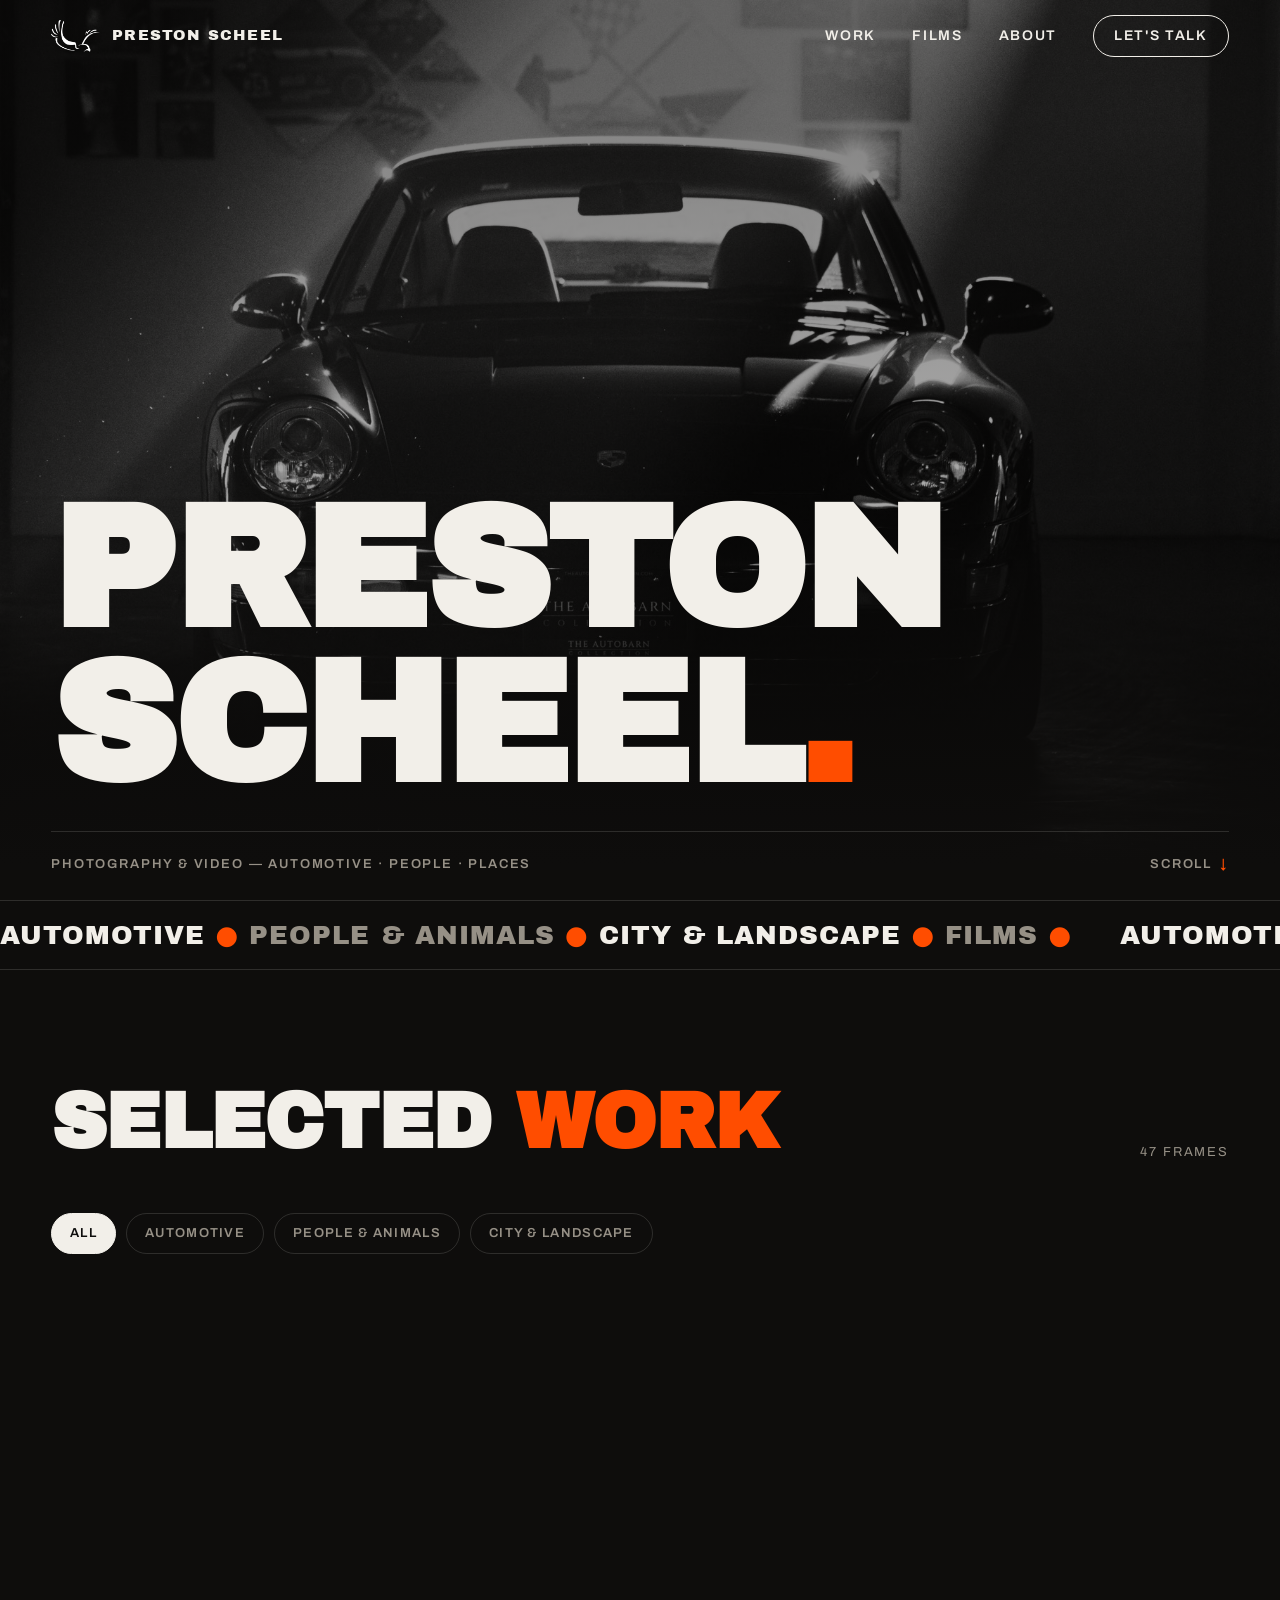
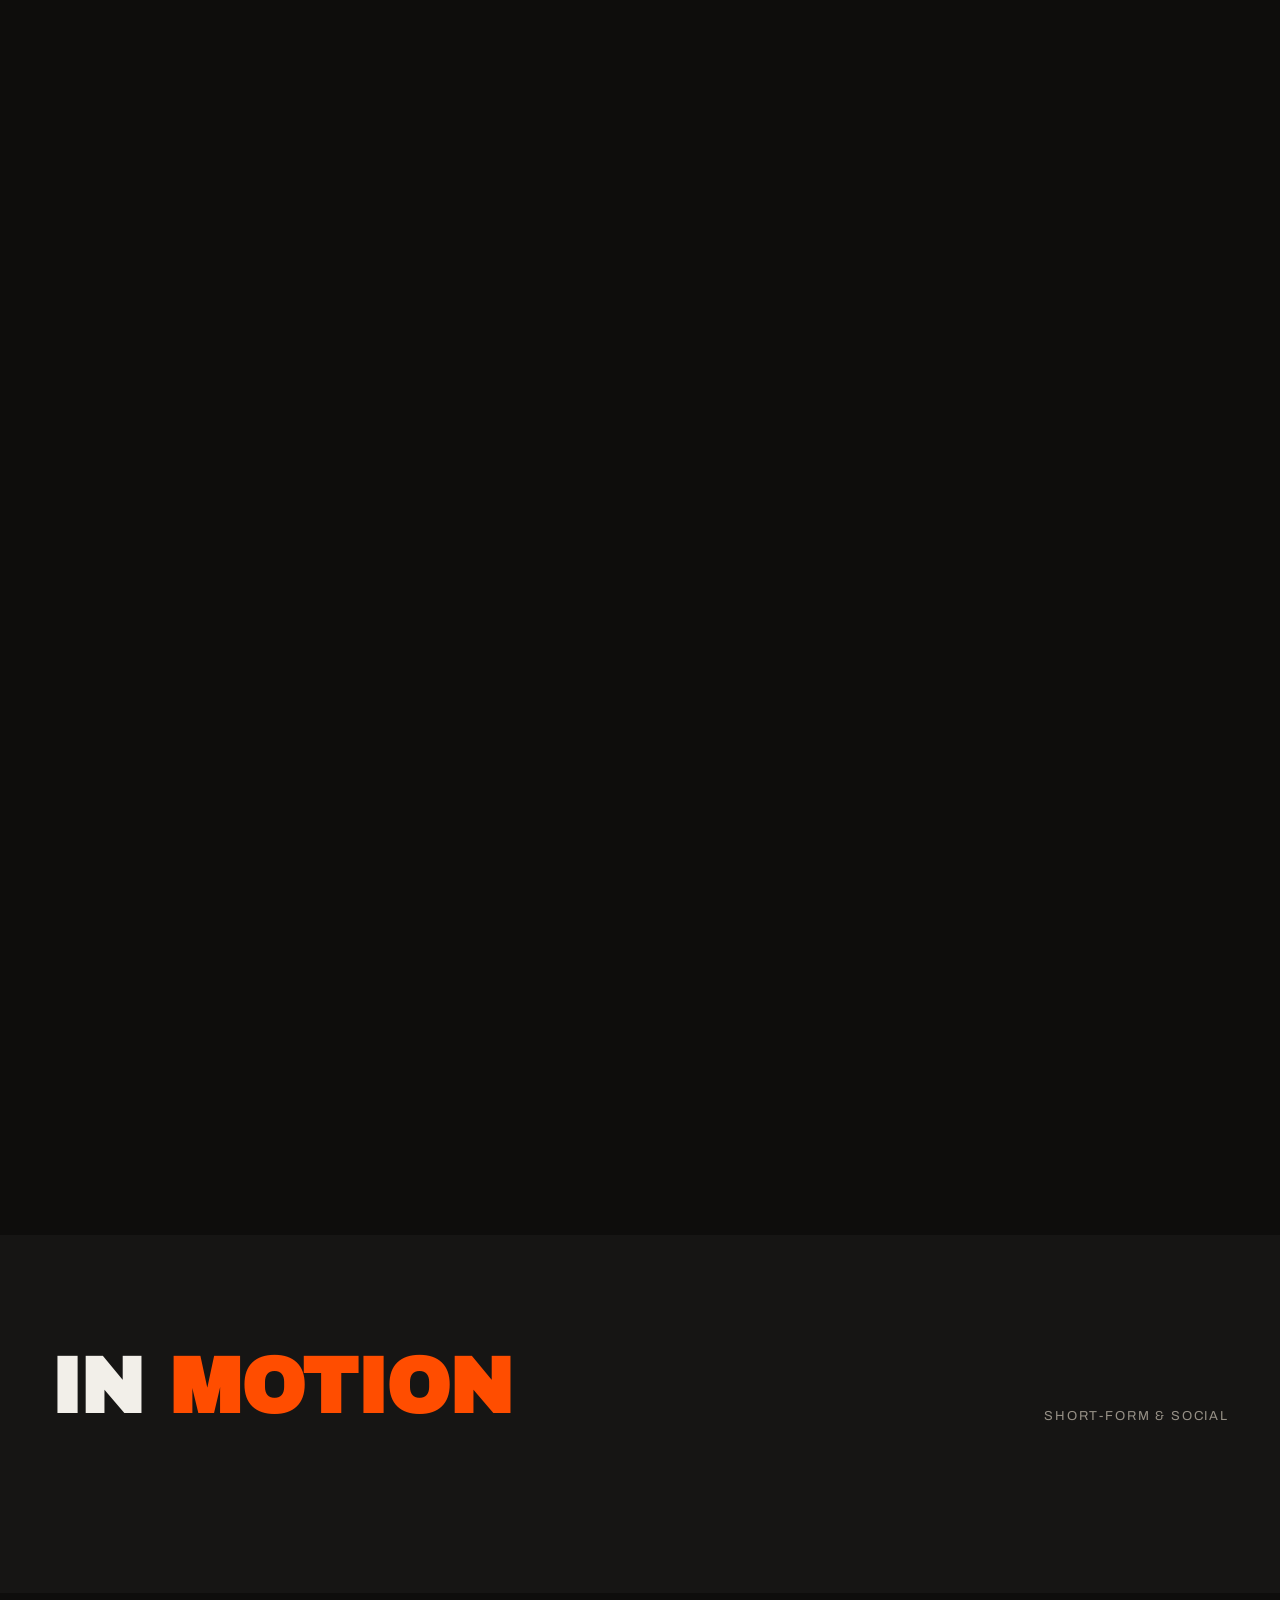
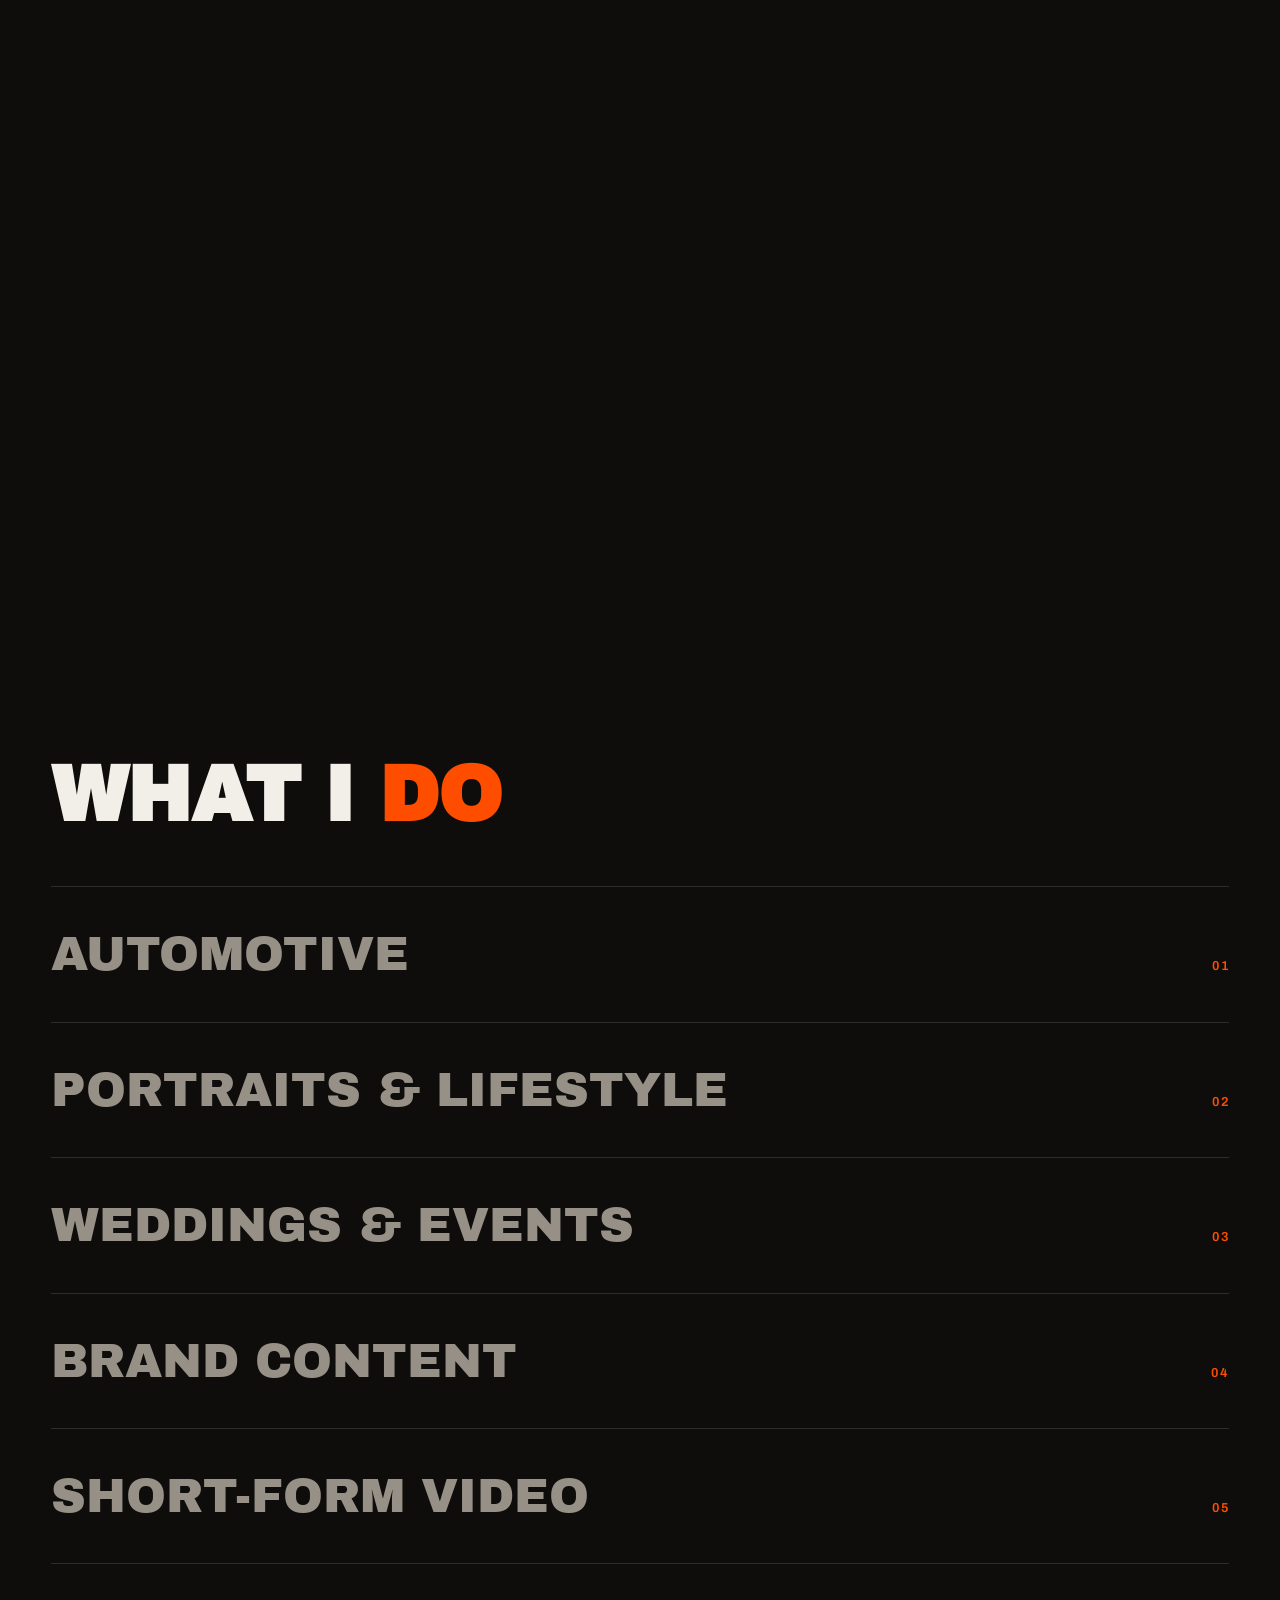
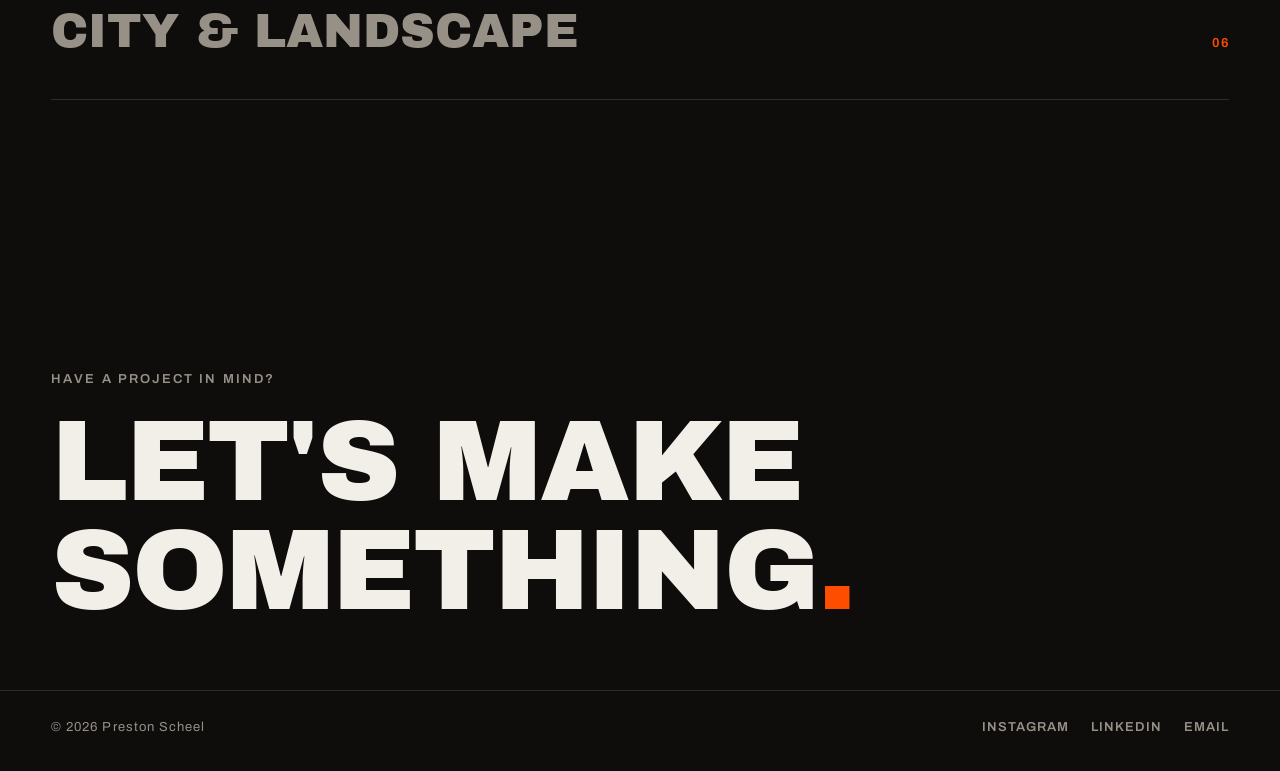
==== index.html @ 3c7cdf7c "Add cursor-reactive liquid warp effect to work-grid thumbnails (WebGL shader)" ====
<!DOCTYPE html>
<html lang="en">
<head>
  <meta charset="UTF-8">
  <meta name="viewport" content="width=device-width, initial-scale=1.0">
  <title>Preston Scheel — Photographer & Videographer</title>
  <meta name="description" content="Portfolio of Preston Scheel — automotive, portrait, and landscape photography and video.">
  <link rel="icon" type="image/png" href="assets/favicon.png">
  <link rel="preconnect" href="https://fonts.googleapis.com">
  <link rel="preconnect" href="https://fonts.gstatic.com" crossorigin>
  <link href="https://fonts.googleapis.com/css2?family=Archivo:wght@400;500;600;700&family=Archivo+Black&display=swap" rel="stylesheet">
  <link rel="stylesheet" href="css/style.css">
  <link rel="preload" as="image" href="assets/img/lg/green-porsche-911-light-1.jpg">
</head>
<body>

  <header class="site-header">
    <a class="brand" href="index.html" aria-label="Preston Scheel — home">
      <img src="assets/eagle-logo.png" alt="" aria-hidden="true">
      <span>Preston Scheel</span>
    </a>
    <button class="nav-toggle" aria-label="Menu"><span></span><span></span><span></span></button>
    <nav class="nav">
      <a href="index.html#work">Work</a>
      <a href="index.html#films">Films</a>
      <a href="about.html">About</a>
      <a href="contact.html" class="cta">Let's Talk</a>
    </nav>
  </header>

  <!-- ================================================================ hero -->
  <section class="hero">
    <div class="hero-media">
      <img src="assets/img/lg/green-porsche-911-light-1.jpg" alt="Porsche 993 lit dramatically in a dark studio" fetchpriority="high">
    </div>
    <div class="hero-inner">
      <h1 class="hero-title">
        <span class="line"><span>Preston</span></span>
        <span class="line"><span>Scheel<span class="accent-dot">.</span></span></span>
      </h1>
      <div class="hero-meta">
        <span data-site="heroTag">Photography &amp; Video</span>
        <span class="scroll-hint">Scroll</span>
      </div>
    </div>
  </section>

  <!-- ============================================================= marquee -->
  <div class="marquee" aria-hidden="true">
    <div class="marquee-track">
      <span><b>Automotive</b> <i>●</i> People &amp; Animals <i>●</i> <b>City &amp; Landscape</b> <i>●</i> Films <i>●</i></span>
      <span><b>Automotive</b> <i>●</i> People &amp; Animals <i>●</i> <b>City &amp; Landscape</b> <i>●</i> Films <i>●</i></span>
    </div>
  </div>

  <!-- ================================================================ work -->
  <section class="section" id="work">
    <div class="section-head">
      <h2>Selected <em>Work</em></h2>
      <span class="count" data-count></span>
    </div>
    <div class="filters" role="group" aria-label="Filter work by category"></div>
    <div class="grid" id="workGrid"></div>
  </section>

  <!-- =============================================================== films -->
  <section class="section films" id="films">
    <div class="section-head">
      <h2>In <em>Motion</em></h2>
      <span class="count">Short-form &amp; social</span>
    </div>
    <div class="film-row" id="filmRow"></div>
  </section>

  <!-- ======================================================== about teaser -->
  <section class="section">
    <div class="about-teaser">
      <div>
        <p class="reveal" data-site="blurb"></p>
        <a class="link-arrow reveal" href="about.html">More about me <span class="arr">→</span></a>
      </div>
      <div class="portrait reveal">
        <img src="assets/img/md/mazda-headshots-0008-preston-scheel.jpg" alt="Preston Scheel headshot" width="960" height="960" loading="lazy" decoding="async">
      </div>
    </div>
  </section>

  <!-- ============================================================ services -->
  <section class="section" id="services">
    <div class="section-head">
      <h2>What I <em>Do</em></h2>
    </div>
    <ul class="services-list">
      <li><span>Automotive</span><span class="idx">01</span></li>
      <li><span>Portraits &amp; Lifestyle</span><span class="idx">02</span></li>
      <li><span>Weddings &amp; Events</span><span class="idx">03</span></li>
      <li><span>Brand Content</span><span class="idx">04</span></li>
      <li><span>Short-Form Video</span><span class="idx">05</span></li>
      <li><span>City &amp; Landscape</span><span class="idx">06</span></li>
    </ul>
  </section>

  <!-- ============================================================== footer -->
  <section class="footer-cta">
    <p class="eyebrow">Have a project in mind?</p>
    <a class="big" href="contact.html">Let's make<br>something<span style="color:var(--accent)">.</span></a>
  </section>
  <footer class="site-footer">
    <span>© <span data-year></span> Preston Scheel</span>
    <div class="socials">
      <a data-site="instagram" href="#" target="_blank" rel="noopener">Instagram</a>
      <a data-site="linkedin" href="#" target="_blank" rel="noopener">LinkedIn</a>
      <a data-site="email" href="#">Email</a>
    </div>
  </footer>

  <!-- ============================================================ lightbox -->
  <div class="lightbox" id="lightbox" role="dialog" aria-label="Image viewer">
    <img src="" alt="">
    <span class="lb-caption"></span>
    <button class="lb-close" aria-label="Close">Close ✕</button>
    <button class="lb-prev" aria-label="Previous image">←</button>
    <button class="lb-next" aria-label="Next image">→</button>
  </div>

  <script src="https://cdn.jsdelivr.net/npm/gsap@3.13.0/dist/gsap.min.js" defer></script>
  <script src="https://cdn.jsdelivr.net/npm/gsap@3.13.0/dist/ScrollTrigger.min.js" defer></script>
  <script src="js/data.js" defer></script>
  <script src="js/main.js" defer></script>
  <script src="js/warp.js" defer></script>
</body>
</html>
---- css/style.css ----
/* ==========================================================================
   PRESTON SCHEEL — PORTFOLIO
   ========================================================================== */

:root {
  --bg: #0e0d0c;
  --bg-2: #161514;
  --ink: #f2efe9;
  --muted: #969086;
  --line: rgba(242, 239, 233, 0.14);
  --accent: #ff4d00;
  --font: "Archivo", system-ui, -apple-system, sans-serif;
  --display: "Archivo Black", "Archivo", system-ui, sans-serif;
  --pad: clamp(20px, 4vw, 56px);
  --header-h: 72px;
}

* { margin: 0; padding: 0; box-sizing: border-box; }

html { scroll-behavior: smooth; }
html:has(.lightbox.open) { overflow: hidden; }

body {
  background: var(--bg);
  color: var(--ink);
  font-family: var(--font);
  font-size: 16px;
  line-height: 1.55;
  -webkit-font-smoothing: antialiased;
  overflow-x: hidden;
}

img, video { display: block; max-width: 100%; height: auto; }
a { color: inherit; text-decoration: none; }
button { font: inherit; color: inherit; background: none; border: 0; cursor: pointer; }

::selection { background: var(--accent); color: #fff; }

/* ------------------------------------------------------------------ header */
.site-header {
  position: fixed;
  inset: 0 0 auto 0;
  z-index: 100;
  display: flex;
  align-items: center;
  justify-content: space-between;
  height: var(--header-h);
  padding: 0 var(--pad);
  transition: background 0.35s ease, backdrop-filter 0.35s ease;
}
.site-header.scrolled {
  background: rgba(14, 13, 12, 0.82);
  -webkit-backdrop-filter: blur(12px);
  backdrop-filter: blur(12px);
  border-bottom: 1px solid var(--line);
}
.brand {
  display: flex;
  align-items: center;
  gap: 12px;
  font-family: var(--display);
  font-size: 15px;
  letter-spacing: 0.08em;
  text-transform: uppercase;
}
.brand img { height: 32px; width: auto; transition: transform 0.4s; }
.brand:hover img { transform: rotate(-6deg); }

.nav { display: flex; align-items: center; gap: clamp(16px, 3vw, 36px); }
.nav a {
  font-size: 14px;
  font-weight: 600;
  letter-spacing: 0.12em;
  text-transform: uppercase;
  position: relative;
  padding: 6px 0;
}
.nav a::after {
  content: "";
  position: absolute;
  left: 0; bottom: 0;
  width: 100%; height: 2px;
  background: var(--accent);
  transform: scaleX(0);
  transform-origin: right;
  transition: transform 0.35s cubic-bezier(0.65, 0, 0.35, 1);
}
.nav a:hover::after, .nav a.active::after { transform: scaleX(1); transform-origin: left; }
.nav .cta {
  border: 1px solid var(--ink);
  border-radius: 999px;
  padding: 9px 20px;
  transition: background 0.3s, color 0.3s, border-color 0.3s;
}
.nav .cta::after { display: none; }
.nav .cta:hover { background: var(--accent); border-color: var(--accent); color: #fff; }

/* mobile nav */
.nav-toggle { display: none; z-index: 110; }
.nav-toggle span {
  display: block; width: 26px; height: 2px; background: var(--ink);
  margin: 6px 0; transition: transform 0.3s, opacity 0.3s;
}
body.nav-open .nav-toggle span:nth-child(1) { transform: translateY(8px) rotate(45deg); }
body.nav-open .nav-toggle span:nth-child(2) { opacity: 0; }
body.nav-open .nav-toggle span:nth-child(3) { transform: translateY(-8px) rotate(-45deg); }

@media (max-width: 760px) {
  .nav-toggle { display: block; }
  .nav {
    position: fixed; inset: 0;
    flex-direction: column;
    justify-content: center;
    gap: 28px;
    background: rgba(14, 13, 12, 0.97);
    opacity: 0;
    pointer-events: none;
    transition: opacity 0.35s ease;
  }
  body.nav-open .nav { opacity: 1; pointer-events: auto; }
  .nav a { font-size: 22px; }
}

/* -------------------------------------------------------------------- hero */
.hero {
  min-height: 100svh;
  display: flex;
  flex-direction: column;
  justify-content: flex-end;
  position: relative;
  padding: calc(var(--header-h) + 24px) var(--pad) 0;
  overflow: hidden;
}
.hero-media {
  position: absolute;
  inset: 0;
  z-index: 0;
}
.hero-media::after {
  content: "";
  position: absolute; inset: 0;
  background: linear-gradient(to top, var(--bg) 4%, rgba(14,13,12,0.35) 45%, rgba(14,13,12,0.55) 100%);
}
.hero-media img {
  width: 100%; height: 100%;
  object-fit: cover;
  object-position: center 40%;
  filter: grayscale(18%);
}
.hero-inner { position: relative; z-index: 1; }
.hero-title {
  font-family: var(--display);
  font-size: clamp(56px, 13.5vw, 220px);
  line-height: 0.9;
  letter-spacing: -0.02em;
  text-transform: uppercase;
  overflow: hidden;
}
.hero-title .line { display: block; overflow: hidden; }
.hero-title .line > span { display: inline-block; will-change: transform; }
.hero-title .accent-dot { color: var(--accent); }
.hero-meta {
  display: flex;
  flex-wrap: wrap;
  align-items: center;
  justify-content: space-between;
  gap: 12px;
  padding: 22px 0 26px;
  border-top: 1px solid var(--line);
  margin-top: 28px;
  font-size: 13px;
  font-weight: 600;
  letter-spacing: 0.14em;
  text-transform: uppercase;
  color: var(--muted);
}
.hero-meta .scroll-hint { display: inline-flex; align-items: center; gap: 8px; }
.hero-meta .scroll-hint::after {
  content: "↓";
  color: var(--accent);
  animation: bob 1.6s ease-in-out infinite;
}
@keyframes bob { 50% { transform: translateY(4px); } }

/* ----------------------------------------------------------------- marquee */
.marquee {
  border-top: 1px solid var(--line);
  border-bottom: 1px solid var(--line);
  overflow: hidden;
  white-space: nowrap;
  padding: 14px 0;
  background: var(--bg);
}
.marquee-track {
  display: inline-flex;
  gap: 48px;
  padding-right: 48px;
  animation: marquee 26s linear infinite;
  will-change: transform;
}
@keyframes marquee { to { transform: translateX(-50%); } }
.marquee span {
  font-family: var(--display);
  font-size: clamp(16px, 2.2vw, 26px);
  text-transform: uppercase;
  letter-spacing: 0.04em;
  color: var(--muted);
}
.marquee span b { color: var(--ink); font-weight: inherit; }
.marquee span i { color: var(--accent); font-style: normal; }

/* ---------------------------------------------------------------- sections */
.section { padding: clamp(64px, 9vw, 130px) var(--pad); }
.section-head {
  display: flex;
  flex-wrap: wrap;
  align-items: flex-end;
  justify-content: space-between;
  gap: 16px;
  margin-bottom: clamp(28px, 4vw, 52px);
}
.section-head h2 {
  font-family: var(--display);
  font-size: clamp(34px, 6vw, 84px);
  line-height: 1;
  text-transform: uppercase;
  letter-spacing: -0.01em;
}
.section-head h2 em { font-style: normal; color: var(--accent); }
.section-head .count {
  font-size: 13px;
  letter-spacing: 0.14em;
  text-transform: uppercase;
  color: var(--muted);
}

/* ----------------------------------------------------------------- filters */
.filters { display: flex; flex-wrap: wrap; gap: 10px; margin-bottom: clamp(24px, 3vw, 40px); }
.filters button {
  border: 1px solid var(--line);
  border-radius: 999px;
  padding: 9px 18px;
  font-size: 13px;
  font-weight: 600;
  letter-spacing: 0.1em;
  text-transform: uppercase;
  color: var(--muted);
  transition: color 0.25s, border-color 0.25s, background 0.25s;
}
.filters button:hover { color: var(--ink); border-color: var(--ink); }
.filters button.active { background: var(--ink); border-color: var(--ink); color: var(--bg); }

/* -------------------------------------------------------------------- grid */
.grid { columns: 3 320px; column-gap: 18px; }
.grid figure {
  break-inside: avoid;
  margin: 0 0 18px;
  position: relative;
  overflow: hidden;
  border-radius: 4px;
  background: var(--bg-2);
  cursor: zoom-in;
}
.grid img {
  width: 100%;
  height: auto;
  transition: transform 0.7s cubic-bezier(0.22, 1, 0.36, 1), filter 0.5s ease;
}
.grid figure:hover img { transform: scale(1.045); }
/* while the WebGL warp canvas covers a figure, the shader does the zoom */
.grid figure.warp-on img { transform: none !important; transition: none; }
.warp-canvas {
  position: absolute;
  inset: 0;
  width: 100%;
  height: 100%;
  z-index: 1;
  pointer-events: none;
}
.grid figcaption {
  z-index: 2;
  position: absolute;
  inset: auto 0 0 0;
  padding: 40px 16px 14px;
  background: linear-gradient(to top, rgba(0,0,0,0.72), transparent);
  display: flex;
  align-items: baseline;
  justify-content: space-between;
  gap: 10px;
  opacity: 0;
  transform: translateY(8px);
  transition: opacity 0.35s ease, transform 0.35s ease;
}
.grid figure:hover figcaption { opacity: 1; transform: none; }
.grid figcaption .t { font-weight: 700; font-size: 15px; }
.grid figcaption .c { font-size: 11px; letter-spacing: 0.12em; text-transform: uppercase; color: var(--accent); white-space: nowrap; }
@media (hover: none) {
  .grid figcaption { opacity: 1; transform: none; }
}

/* ------------------------------------------------------------------- films */
.films { background: var(--bg-2); }
.film-row {
  display: grid;
  grid-template-columns: repeat(auto-fit, minmax(260px, 1fr));
  gap: 24px;
  max-width: 900px;
}
.film {
  position: relative;
  border-radius: 6px;
  overflow: hidden;
  background: #000;
  aspect-ratio: 9 / 16;
}
.film img, .film video { width: 100%; height: 100%; object-fit: cover; }
.film .play {
  position: absolute; inset: 0;
  display: flex;
  flex-direction: column;
  align-items: center;
  justify-content: center;
  gap: 14px;
  background: rgba(0, 0, 0, 0.35);
  transition: background 0.3s;
}
.film .play:hover { background: rgba(0, 0, 0, 0.15); }
.film .play .btn-circle {
  width: 74px; height: 74px;
  border-radius: 50%;
  background: var(--accent);
  display: grid;
  place-items: center;
  transition: transform 0.3s cubic-bezier(0.34, 1.56, 0.64, 1);
}
.film .play:hover .btn-circle { transform: scale(1.12); }
.film .play .btn-circle::after {
  content: "";
  border-style: solid;
  border-width: 11px 0 11px 18px;
  border-color: transparent transparent transparent #fff;
  margin-left: 4px;
}
.film .play .label {
  font-family: var(--display);
  font-size: 16px;
  text-transform: uppercase;
  letter-spacing: 0.05em;
  text-shadow: 0 2px 12px rgba(0,0,0,0.6);
}
.film .play .sub { font-size: 12px; letter-spacing: 0.12em; text-transform: uppercase; color: rgba(255,255,255,0.75); }

/* ------------------------------------------------------------- about teaser */
.about-teaser { display: grid; grid-template-columns: 1.1fr 0.9fr; gap: clamp(32px, 6vw, 90px); align-items: center; }
.about-teaser p {
  font-size: clamp(20px, 2.6vw, 34px);
  line-height: 1.35;
  font-weight: 500;
  letter-spacing: -0.01em;
}
.about-teaser .portrait { border-radius: 6px; overflow: hidden; max-width: 420px; justify-self: end; }
.about-teaser .portrait img { transition: transform 0.8s cubic-bezier(0.22, 1, 0.36, 1); }
.about-teaser .portrait:hover img { transform: scale(1.04); }
@media (max-width: 820px) {
  .about-teaser { grid-template-columns: 1fr; }
  .about-teaser .portrait { justify-self: start; }
}

.link-arrow {
  display: inline-flex;
  align-items: center;
  gap: 10px;
  margin-top: 26px;
  font-size: 14px;
  font-weight: 700;
  letter-spacing: 0.14em;
  text-transform: uppercase;
}
.link-arrow .arr { color: var(--accent); transition: transform 0.3s; }
.link-arrow:hover .arr { transform: translateX(6px); }

/* ---------------------------------------------------------------- services */
.services-list { border-top: 1px solid var(--line); }
.services-list li {
  list-style: none;
  display: flex;
  align-items: baseline;
  justify-content: space-between;
  gap: 16px;
  padding: clamp(18px, 2.6vw, 30px) 0;
  border-bottom: 1px solid var(--line);
  font-family: var(--display);
  font-size: clamp(22px, 4vw, 48px);
  text-transform: uppercase;
  color: var(--muted);
  transition: color 0.3s, padding-left 0.35s cubic-bezier(0.22, 1, 0.36, 1);
}
.services-list li:hover { color: var(--ink); padding-left: 18px; }
.services-list li .idx { font-family: var(--font); font-size: 13px; font-weight: 600; color: var(--accent); letter-spacing: 0.1em; }

/* ------------------------------------------------------------------ footer */
.footer-cta {
  padding: clamp(80px, 12vw, 170px) var(--pad) clamp(40px, 5vw, 70px);
  text-align: left;
}
.footer-cta .eyebrow {
  font-size: 13px; font-weight: 600;
  letter-spacing: 0.16em; text-transform: uppercase;
  color: var(--muted); margin-bottom: 18px;
}
.footer-cta a.big {
  display: block;
  font-family: var(--display);
  font-size: clamp(38px, 9vw, 150px);
  line-height: 0.95;
  text-transform: uppercase;
  letter-spacing: -0.02em;
  transition: color 0.3s;
}
.footer-cta a.big:hover { color: var(--accent); }
.site-footer {
  display: flex;
  flex-wrap: wrap;
  align-items: center;
  justify-content: space-between;
  gap: 14px;
  padding: 26px var(--pad) 34px;
  border-top: 1px solid var(--line);
  font-size: 13px;
  letter-spacing: 0.08em;
  color: var(--muted);
}
.site-footer .socials { display: flex; gap: 22px; }
.site-footer .socials a { text-transform: uppercase; font-weight: 600; transition: color 0.25s; }
.site-footer .socials a:hover { color: var(--accent); }

/* ---------------------------------------------------------------- lightbox */
.lightbox {
  position: fixed; inset: 0; z-index: 200;
  background: rgba(10, 9, 8, 0.96);
  display: flex;
  align-items: center;
  justify-content: center;
  opacity: 0;
  pointer-events: none;
  transition: opacity 0.3s ease;
}
.lightbox.open { opacity: 1; pointer-events: auto; }
.lightbox img {
  max-width: min(92vw, 1400px);
  max-height: 82vh;
  object-fit: contain;
  border-radius: 4px;
}
.lightbox .lb-caption {
  position: absolute;
  bottom: 26px; left: 50%;
  transform: translateX(-50%);
  font-size: 14px;
  letter-spacing: 0.08em;
  color: var(--muted);
  text-transform: uppercase;
  white-space: nowrap;
}
.lightbox button {
  position: absolute;
  font-size: 15px;
  font-weight: 700;
  letter-spacing: 0.1em;
  text-transform: uppercase;
  padding: 12px;
  color: var(--muted);
  transition: color 0.25s;
  z-index: 2;
}
.lightbox button:hover { color: var(--ink); }
.lb-close { top: 18px; right: var(--pad); }
.lb-prev { left: var(--pad); top: 50%; transform: translateY(-50%); }
.lb-next { right: var(--pad); top: 50%; transform: translateY(-50%); }
@media (max-width: 700px) {
  .lb-prev { top: auto; bottom: 60px; transform: none; }
  .lb-next { top: auto; bottom: 60px; transform: none; }
  .lightbox .lb-caption { bottom: 110px; }
}

/* ------------------------------------------------------------- inner pages */
.page-hero {
  padding: calc(var(--header-h) + clamp(48px, 8vw, 110px)) var(--pad) clamp(30px, 5vw, 60px);
}
.page-hero h1 {
  font-family: var(--display);
  font-size: clamp(44px, 10vw, 150px);
  line-height: 0.95;
  text-transform: uppercase;
  letter-spacing: -0.02em;
}
.page-hero h1 em { font-style: normal; color: var(--accent); }
.page-hero .sub {
  margin-top: 18px;
  font-size: 14px;
  font-weight: 600;
  letter-spacing: 0.14em;
  text-transform: uppercase;
  color: var(--muted);
}

.about-layout {
  display: grid;
  grid-template-columns: minmax(280px, 460px) 1fr;
  gap: clamp(32px, 6vw, 90px);
  align-items: start;
}
.about-layout .portrait { border-radius: 6px; overflow: hidden; position: sticky; top: calc(var(--header-h) + 20px); }
.about-copy p { font-size: clamp(17px, 1.6vw, 21px); color: var(--ink); margin-bottom: 1.2em; }
.about-copy h3 {
  font-family: var(--display);
  text-transform: uppercase;
  font-size: 15px;
  letter-spacing: 0.1em;
  color: var(--accent);
  margin: 2.2em 0 0.9em;
}
@media (max-width: 820px) {
  .about-layout { grid-template-columns: 1fr; }
  .about-layout .portrait { position: static; max-width: 420px; }
}

/* ----------------------------------------------------------------- contact */
.contact-grid {
  display: grid;
  grid-template-columns: repeat(auto-fit, minmax(240px, 1fr));
  gap: 18px;
}
.contact-card {
  border: 1px solid var(--line);
  border-radius: 6px;
  padding: clamp(24px, 3vw, 40px);
  display: flex;
  flex-direction: column;
  gap: 10px;
  transition: border-color 0.3s, transform 0.3s;
}
.contact-card:hover { border-color: var(--accent); transform: translateY(-4px); }
.contact-card .k {
  font-size: 12px; font-weight: 600;
  letter-spacing: 0.16em; text-transform: uppercase;
  color: var(--muted);
}
.contact-card .v { font-family: var(--display); font-size: clamp(17px, 1.8vw, 24px); word-break: break-word; }

/* --------------------------------------------------------------- reveal fx */
.reveal { opacity: 0; transform: translateY(36px); }
.no-js .reveal, .reduced-motion .reveal { opacity: 1; transform: none; }

@media (prefers-reduced-motion: reduce) {
  html { scroll-behavior: auto; }
  .marquee-track { animation-duration: 80s; }
  .reveal { opacity: 1; transform: none; }
}
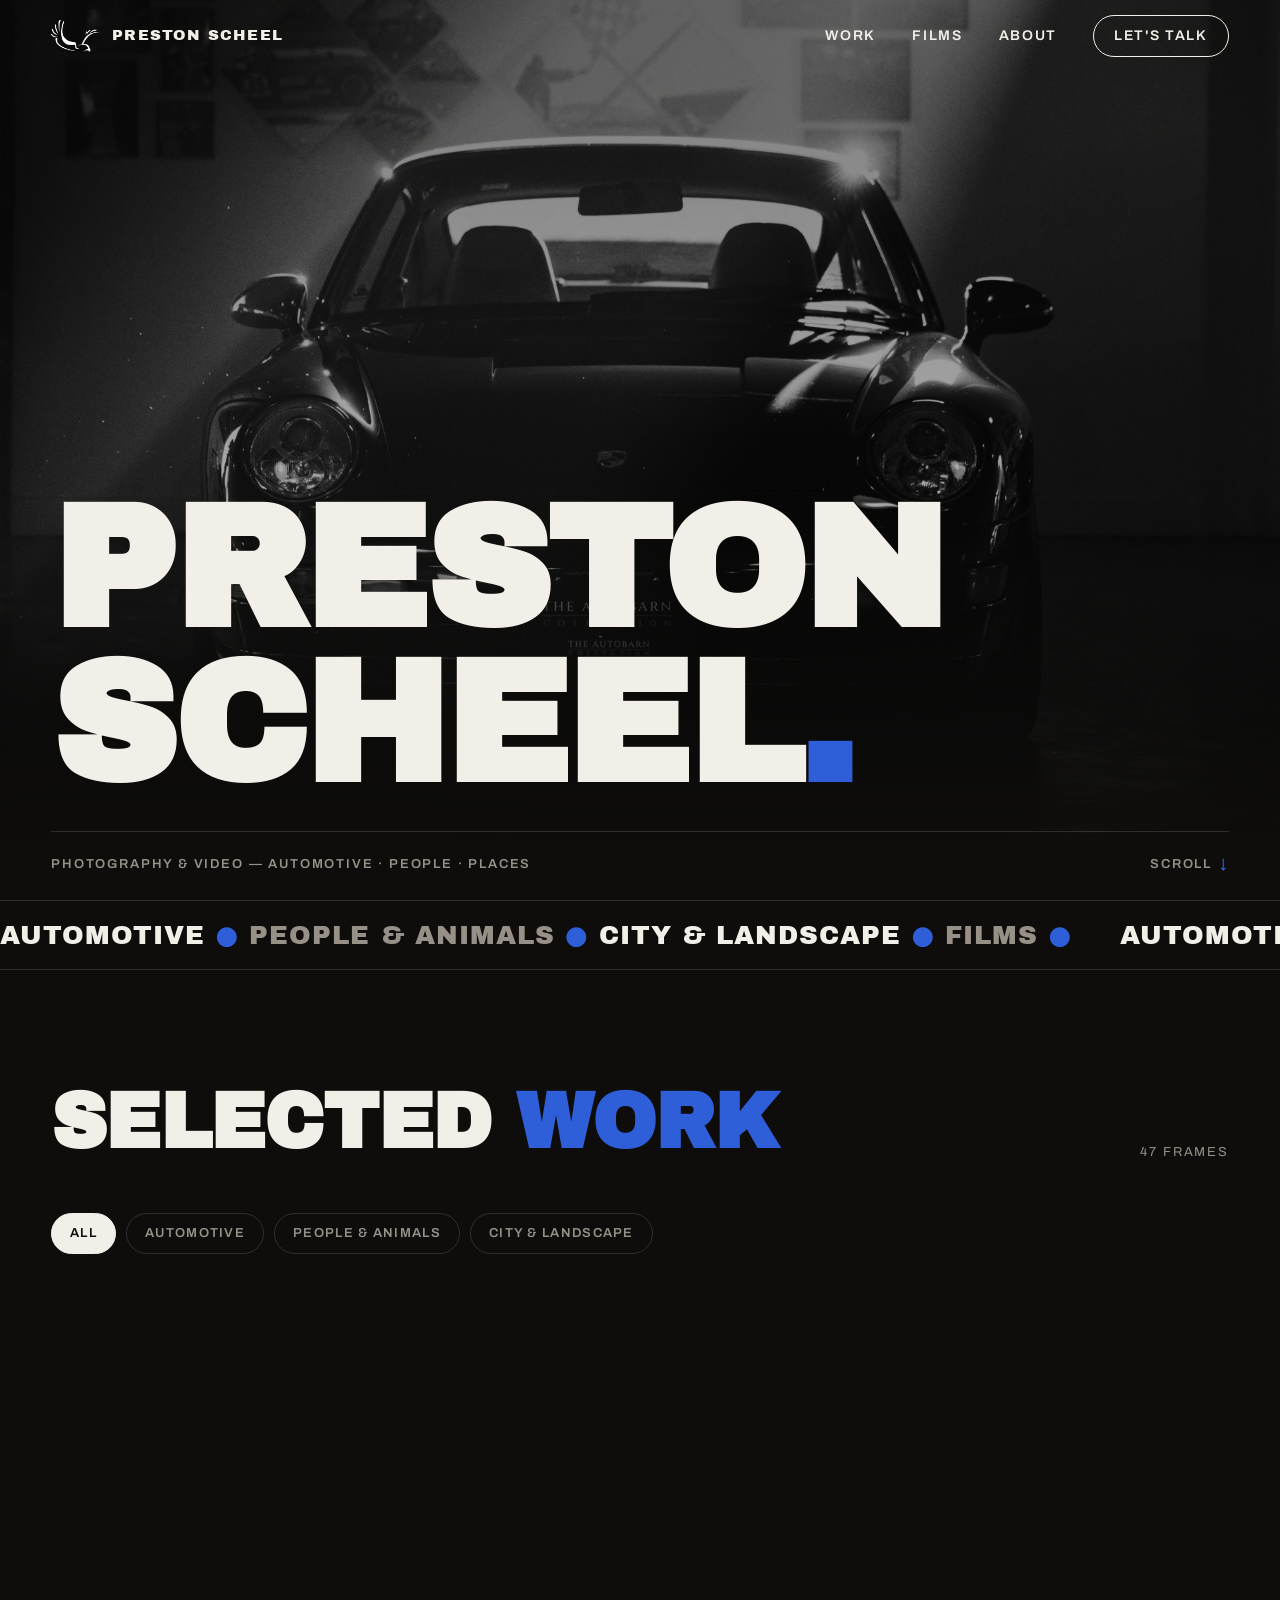
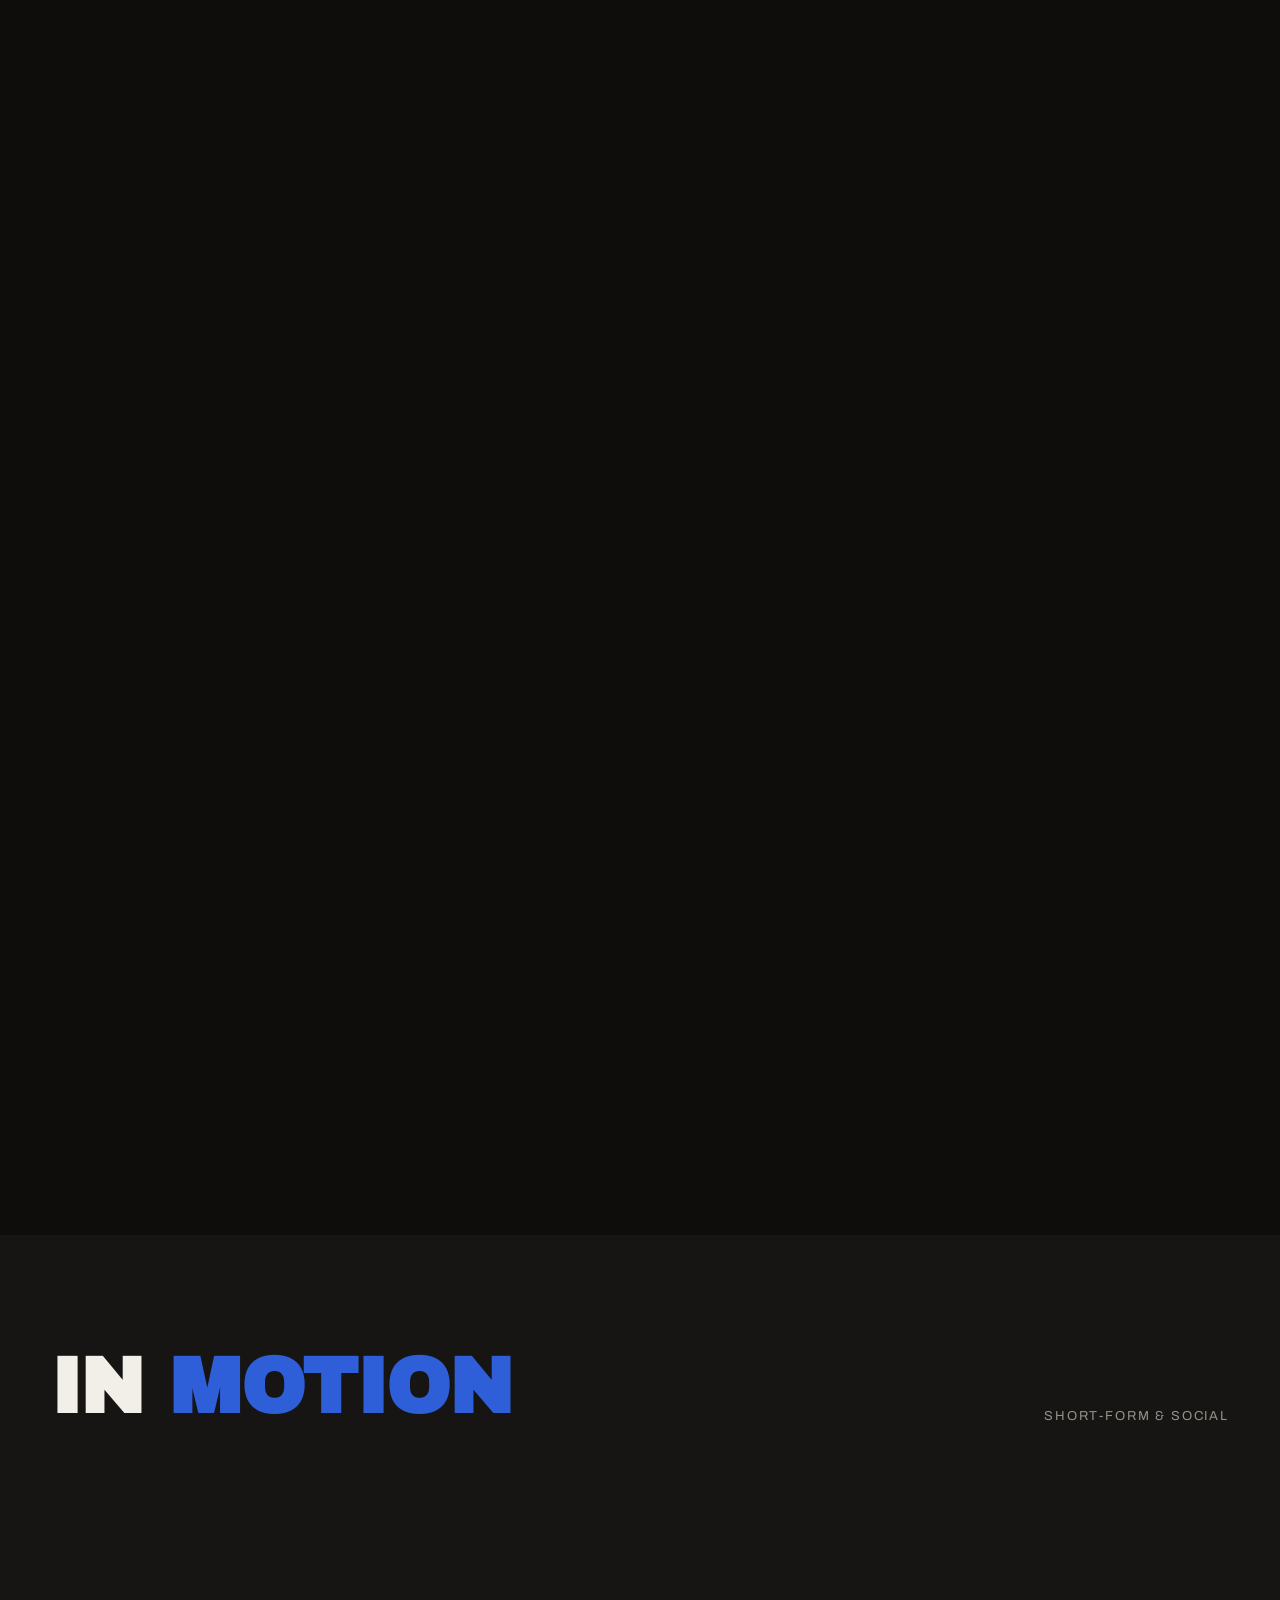
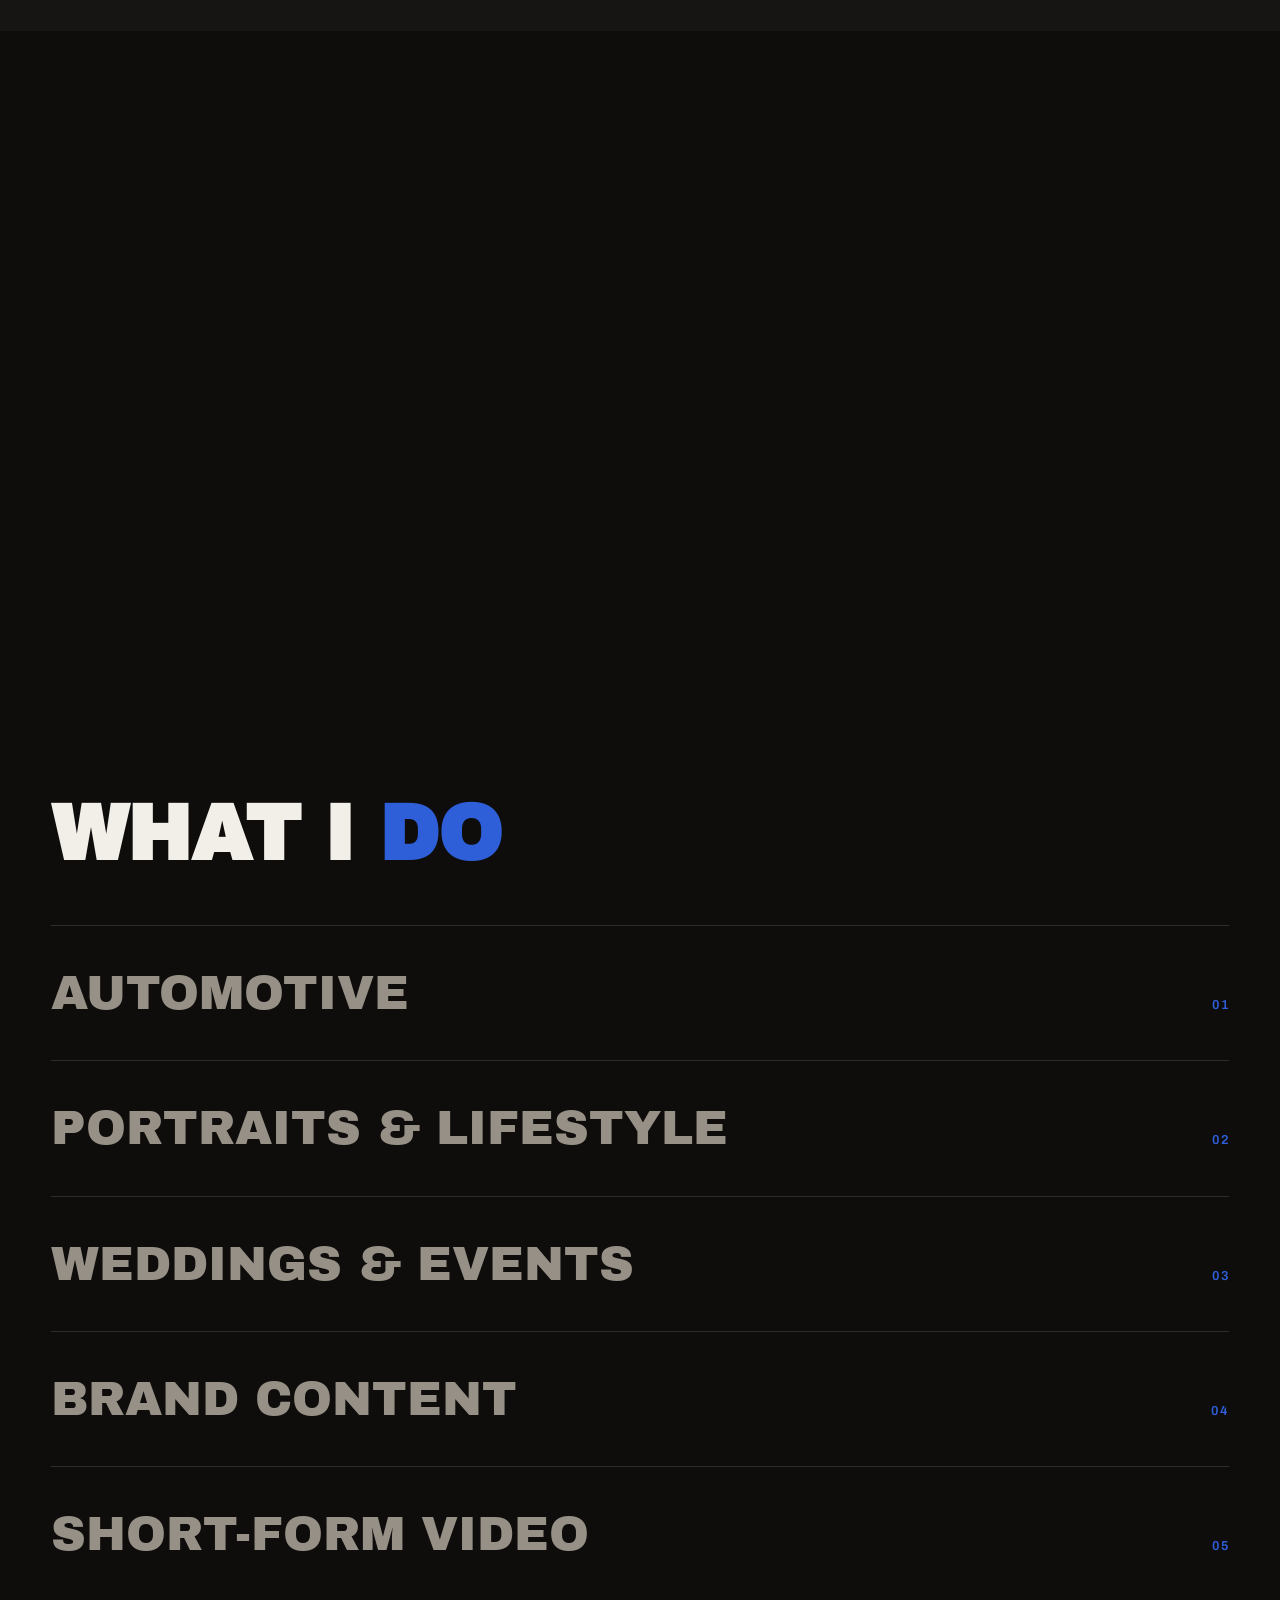
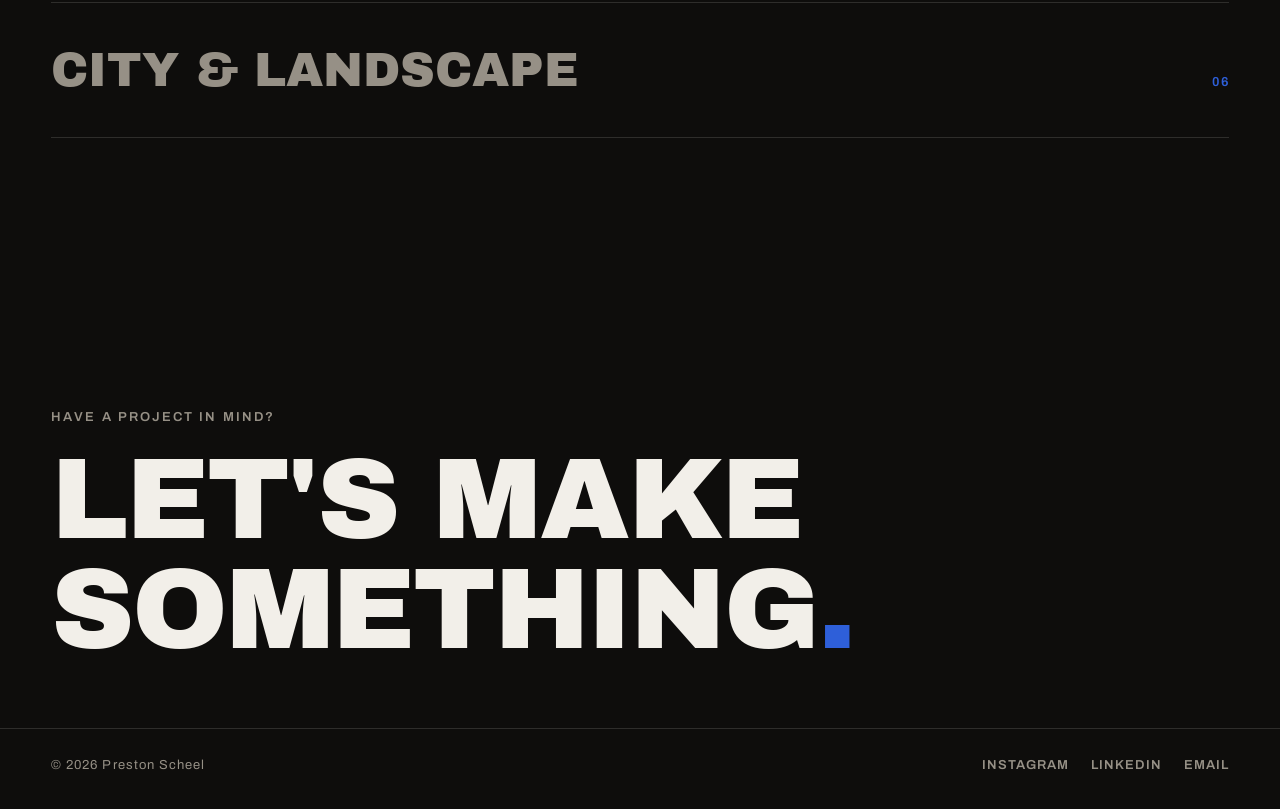
==== commit ce7602ce: "Add YouTube films with category filters to Films section Adds a Customer Experiences / Automotive fi" ====
--- a/index.html
+++ b/index.html
@@ -9,7 +9,7 @@
   <link rel="preconnect" href="https://fonts.googleapis.com">
   <link rel="preconnect" href="https://fonts.gstatic.com" crossorigin>
   <link href="https://fonts.googleapis.com/css2?family=Archivo:wght@400;500;600;700&family=Archivo+Black&display=swap" rel="stylesheet">
-  <link rel="stylesheet" href="css/style.css">
+  <link rel="stylesheet" href="css/style.css?v=3">
   <link rel="preload" as="image" href="assets/img/lg/green-porsche-911-light-1.jpg">
 </head>
 <body>
@@ -69,6 +69,7 @@
       <h2>In <em>Motion</em></h2>
       <span class="count">Short-form &amp; social</span>
     </div>
+    <div class="filters film-filters" role="group" aria-label="Filter films by category"></div>
     <div class="film-row" id="filmRow"></div>
   </section>
 
@@ -125,8 +126,8 @@
 
   <script src="https://cdn.jsdelivr.net/npm/gsap@3.13.0/dist/gsap.min.js" defer></script>
   <script src="https://cdn.jsdelivr.net/npm/gsap@3.13.0/dist/ScrollTrigger.min.js" defer></script>
-  <script src="js/data.js" defer></script>
-  <script src="js/main.js" defer></script>
-  <script src="js/warp.js" defer></script>
+  <script src="js/data.js?v=3" defer></script>
+  <script src="js/main.js?v=3" defer></script>
+  <script src="js/warp.js?v=2" defer></script>
 </body>
 </html>
--- a/css/style.css
+++ b/css/style.css
@@ -8,7 +8,7 @@
   --ink: #f2efe9;
   --muted: #969086;
   --line: rgba(242, 239, 233, 0.14);
-  --accent: #ff4d00;
+  --accent: #2e5fd9;
   --font: "Archivo", system-ui, -apple-system, sans-serif;
   --display: "Archivo Black", "Archivo", system-ui, sans-serif;
   --pad: clamp(20px, 4vw, 56px);
@@ -313,7 +313,9 @@
   background: #000;
   aspect-ratio: 9 / 16;
 }
+.film.landscape { aspect-ratio: 16 / 9; }
 .film img, .film video { width: 100%; height: 100%; object-fit: cover; }
+.film iframe { width: 100%; height: 100%; border: 0; }
 .film .play {
   position: absolute; inset: 0;
   display: flex;
@@ -445,7 +447,7 @@
   pointer-events: none;
   transition: opacity 0.3s ease;
 }
-.lightbox.open { opacity: 1; pointer-events: auto; }
+.lightbox.open { opacity: 1; pointer-events: auto; touch-action: none; }
 .lightbox img {
   max-width: min(92vw, 1400px);
   max-height: 82vh;
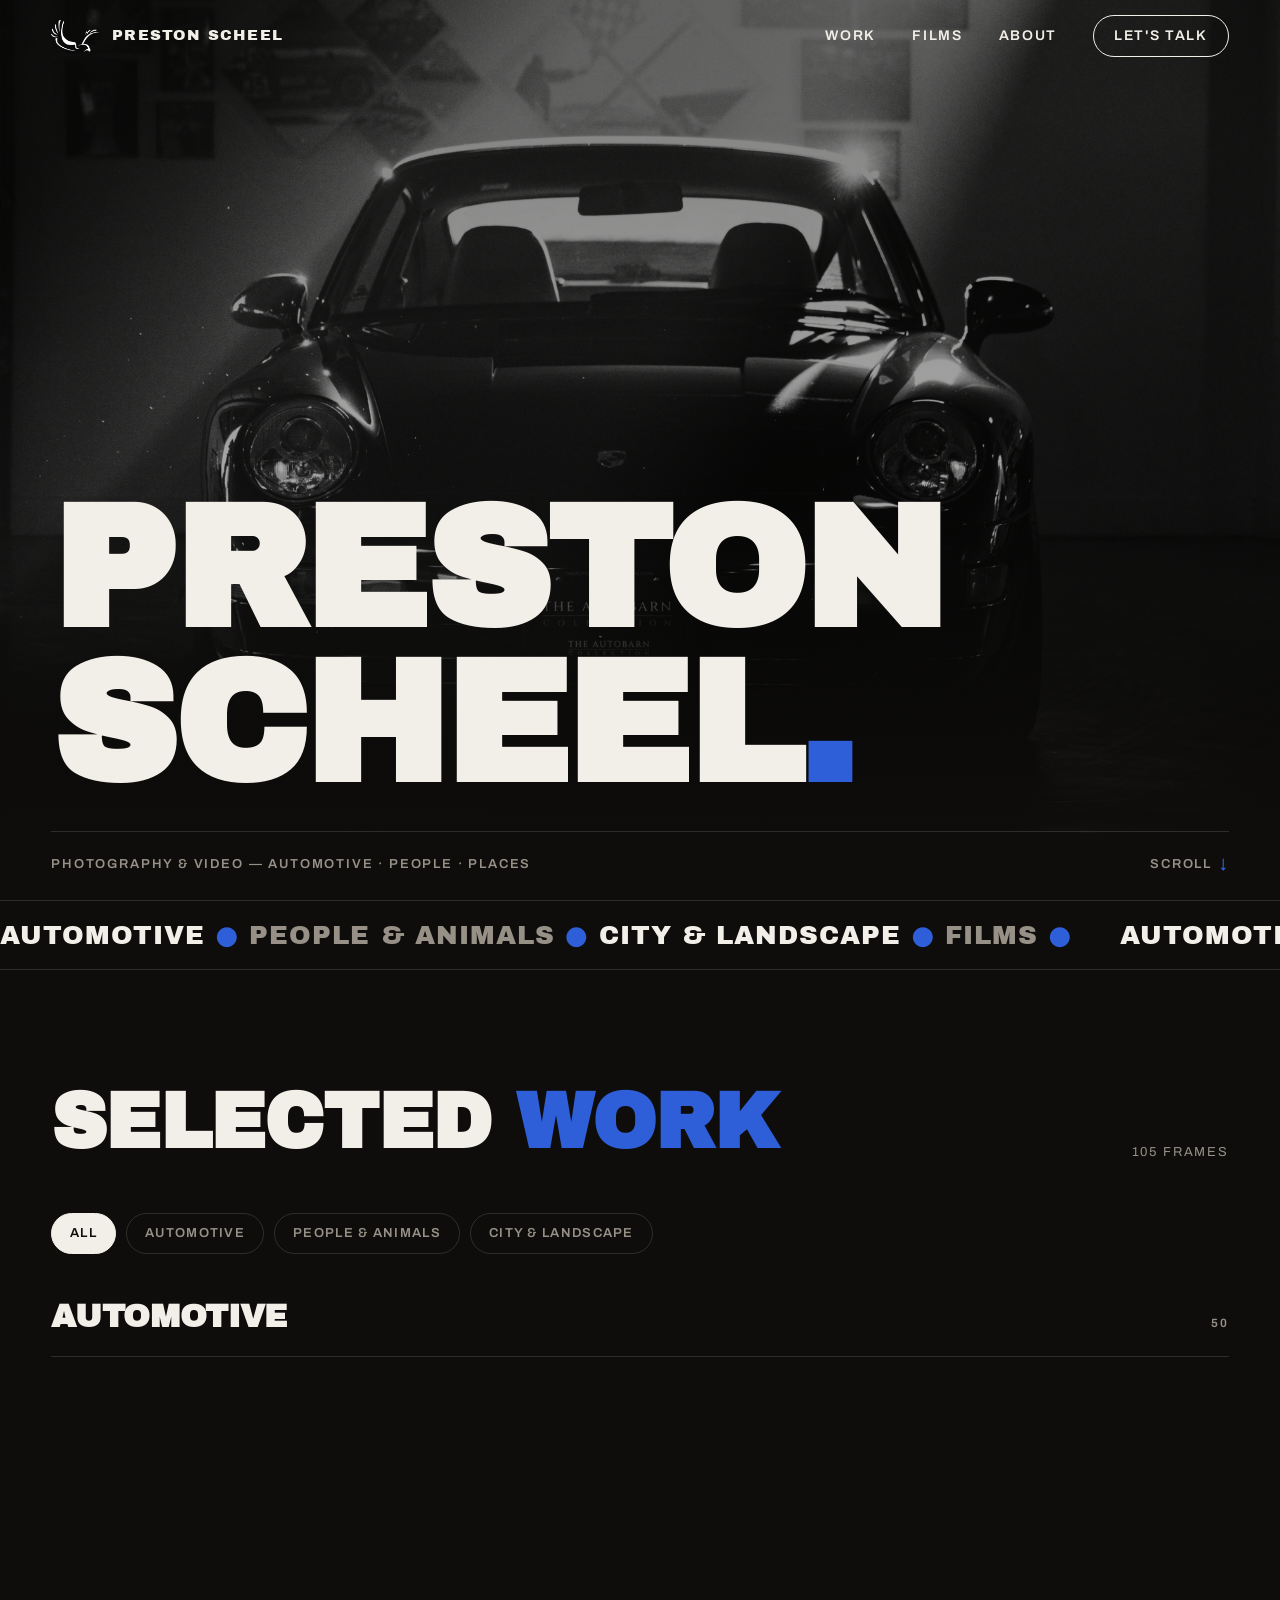
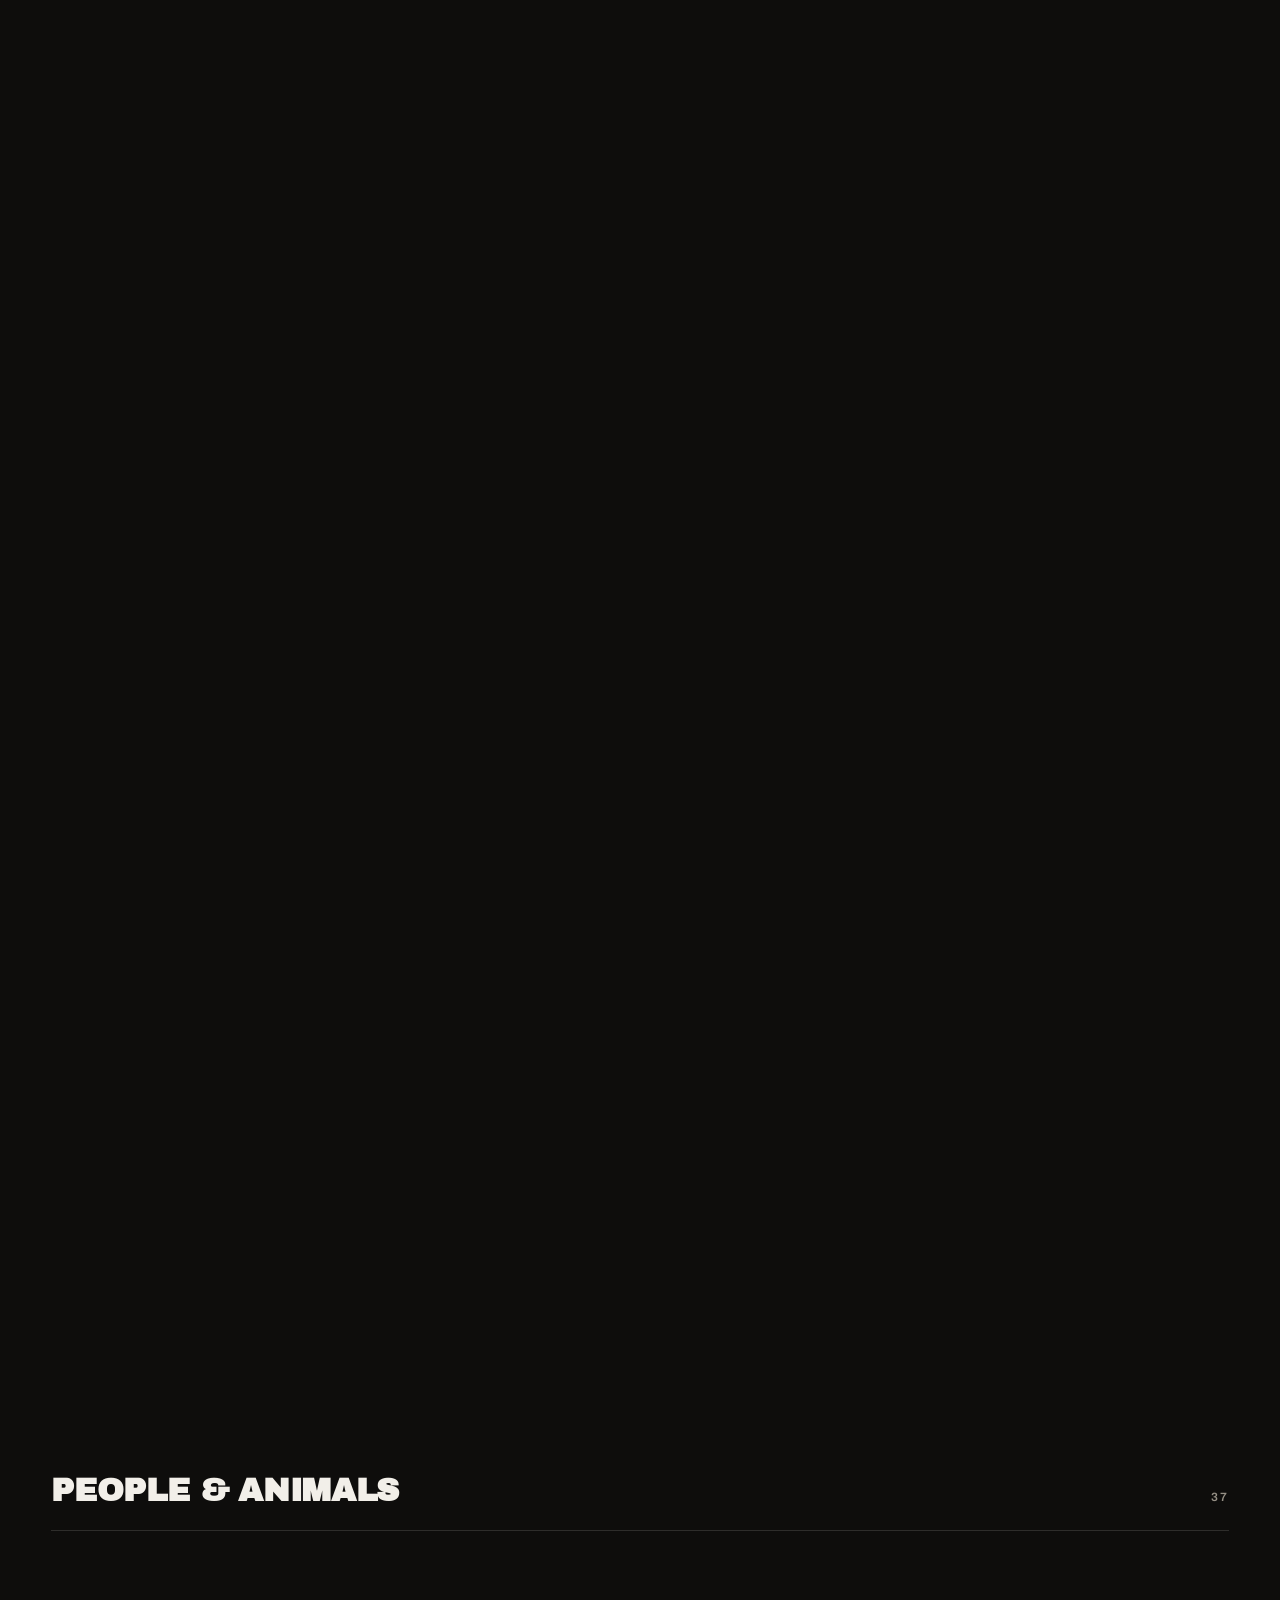
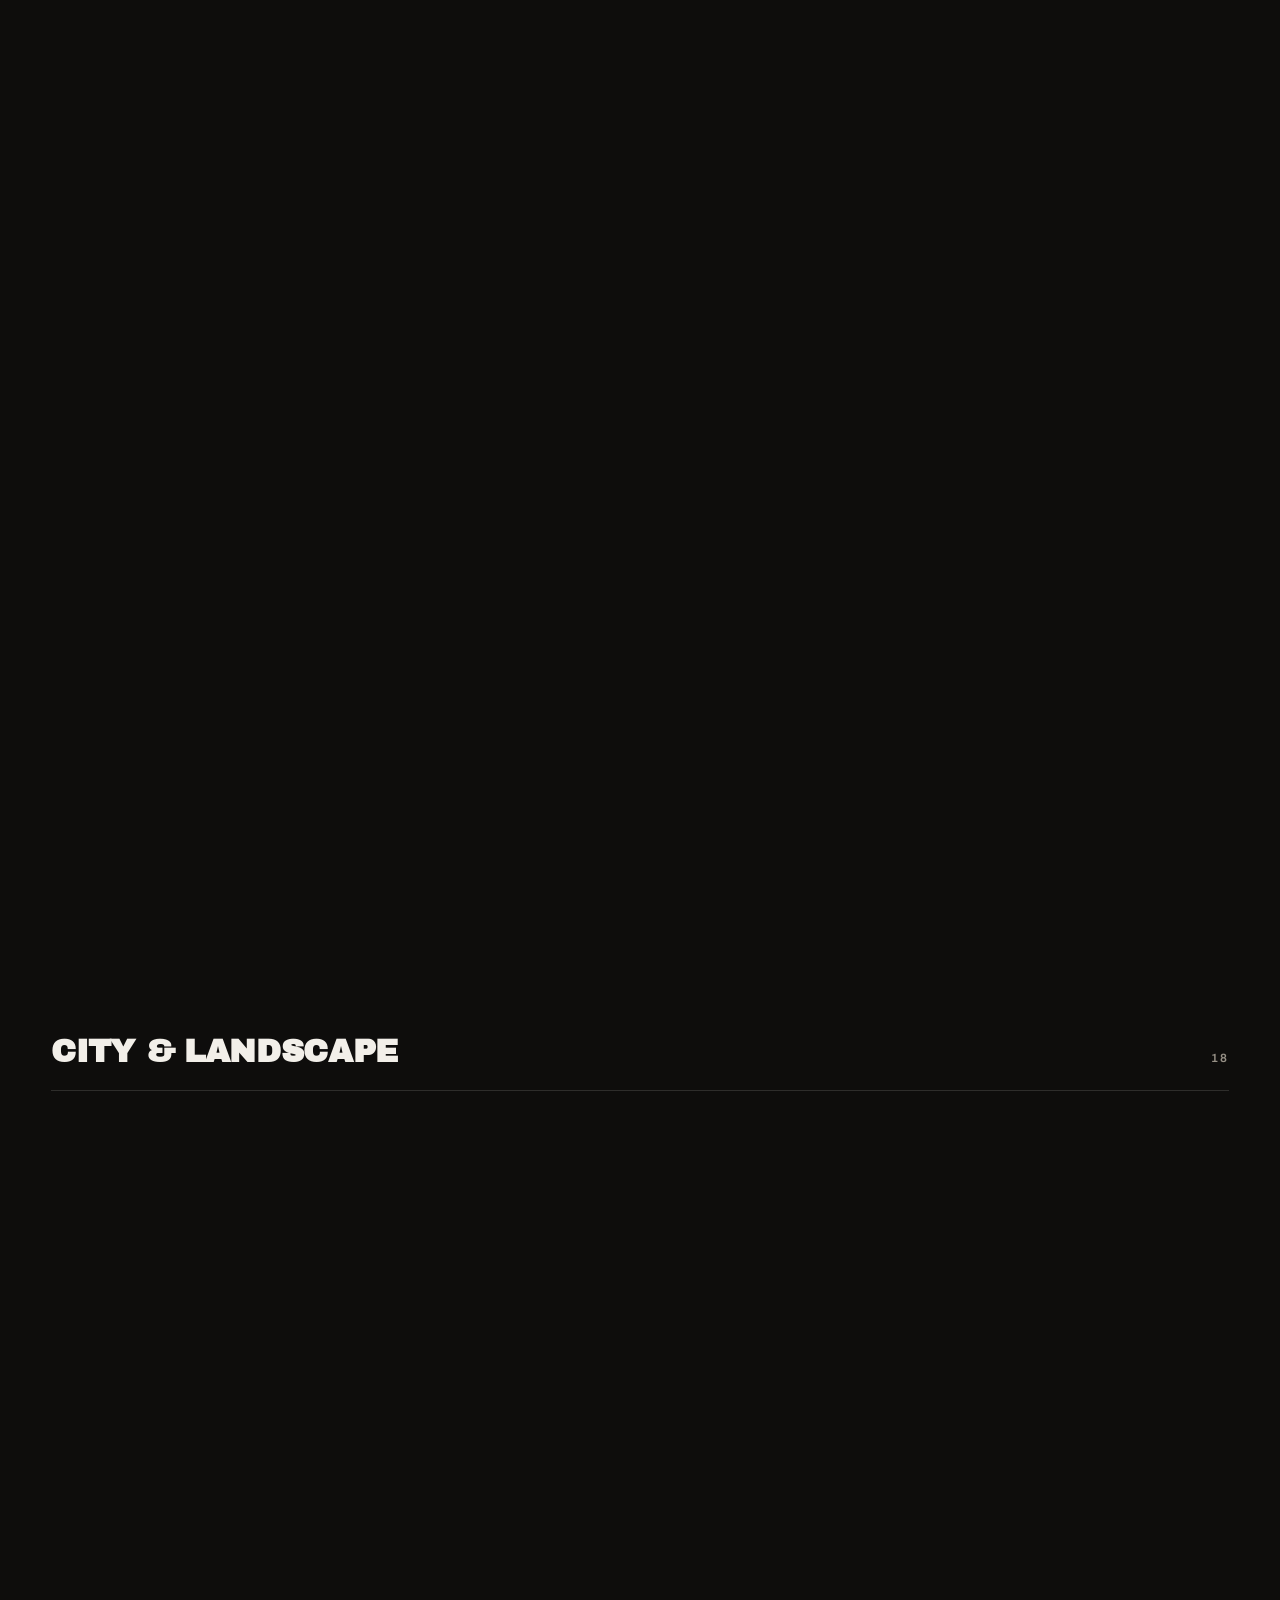
==== commit b0021a0a: "Group homepage work grid by category by default Shows Automotive, People & Animals, and City & Lands" ====
--- a/index.html
+++ b/index.html
@@ -60,7 +60,7 @@
       <span class="count" data-count></span>
     </div>
     <div class="filters" role="group" aria-label="Filter work by category"></div>
-    <div class="grid" id="workGrid"></div>
+    <div id="workGrid"></div>
   </section>
 
   <!-- =============================================================== films -->
--- a/css/style.css
+++ b/css/style.css
@@ -251,6 +251,28 @@
 .filters button.active { background: var(--ink); border-color: var(--ink); color: var(--bg); }
 
 /* -------------------------------------------------------------------- grid */
+.grid-group { margin-bottom: clamp(40px, 6vw, 72px); }
+.grid-group:last-child { margin-bottom: 0; }
+.grid-cat-heading {
+  display: flex;
+  align-items: baseline;
+  justify-content: space-between;
+  gap: 12px;
+  font-family: var(--display);
+  font-size: clamp(20px, 2.6vw, 32px);
+  text-transform: uppercase;
+  letter-spacing: -0.01em;
+  padding-bottom: 14px;
+  margin-bottom: 22px;
+  border-bottom: 1px solid var(--line);
+}
+.grid-cat-heading .n {
+  font-family: var(--font);
+  font-size: 12px;
+  font-weight: 600;
+  letter-spacing: 0.14em;
+  color: var(--muted);
+}
 .grid { columns: 3 320px; column-gap: 18px; }
 .grid figure {
   break-inside: avoid;
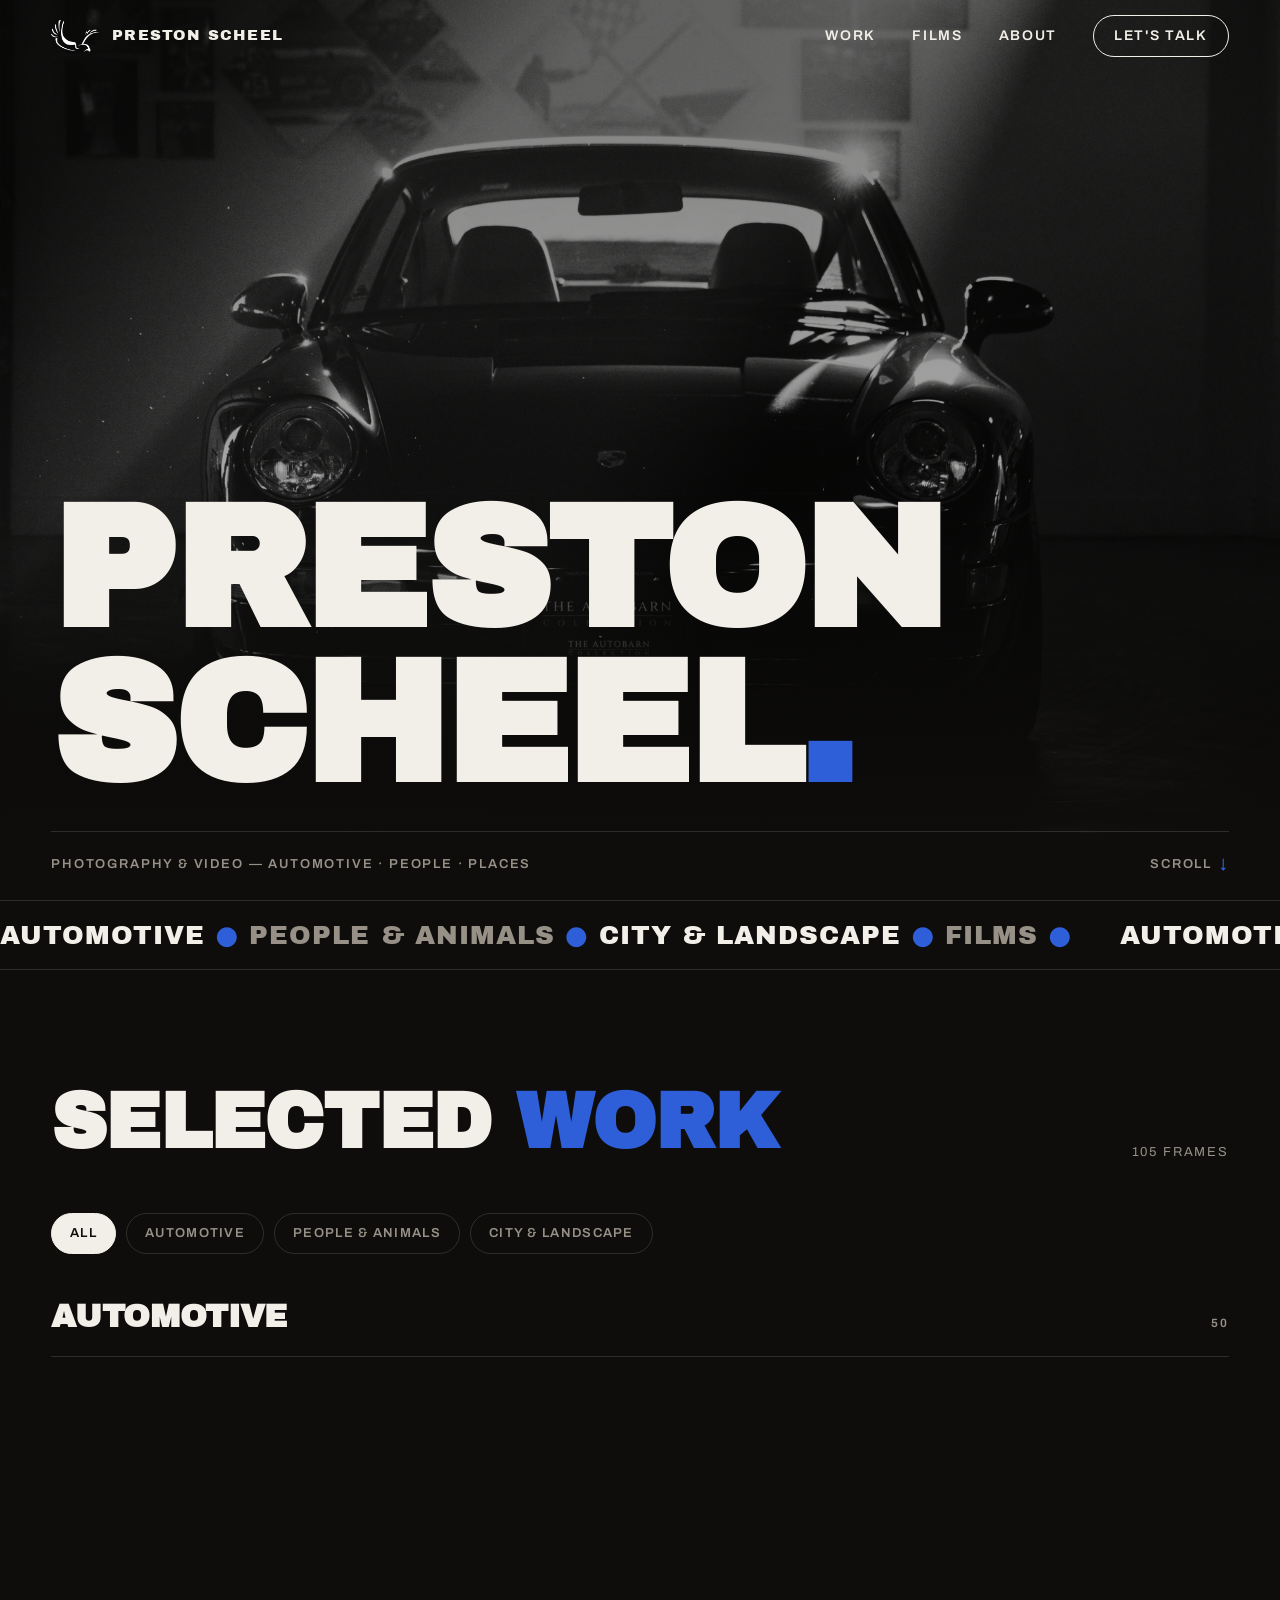
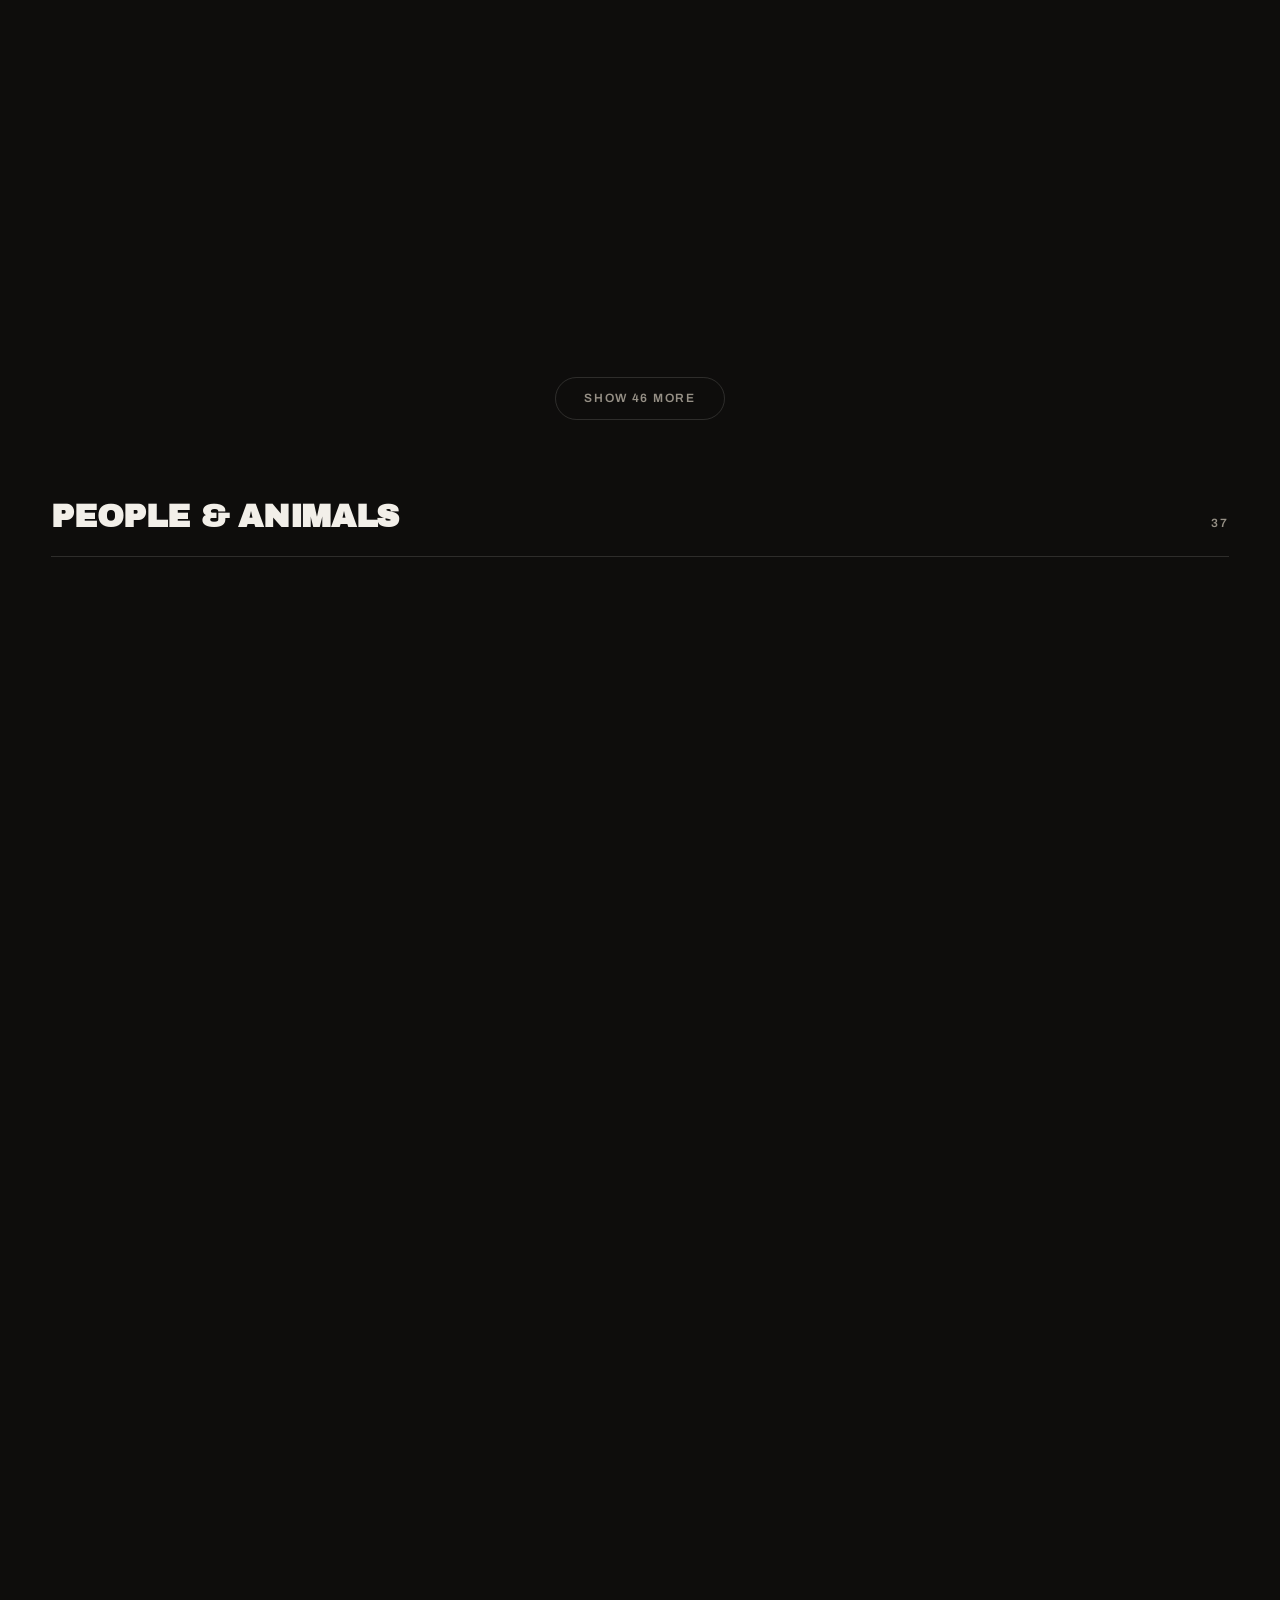
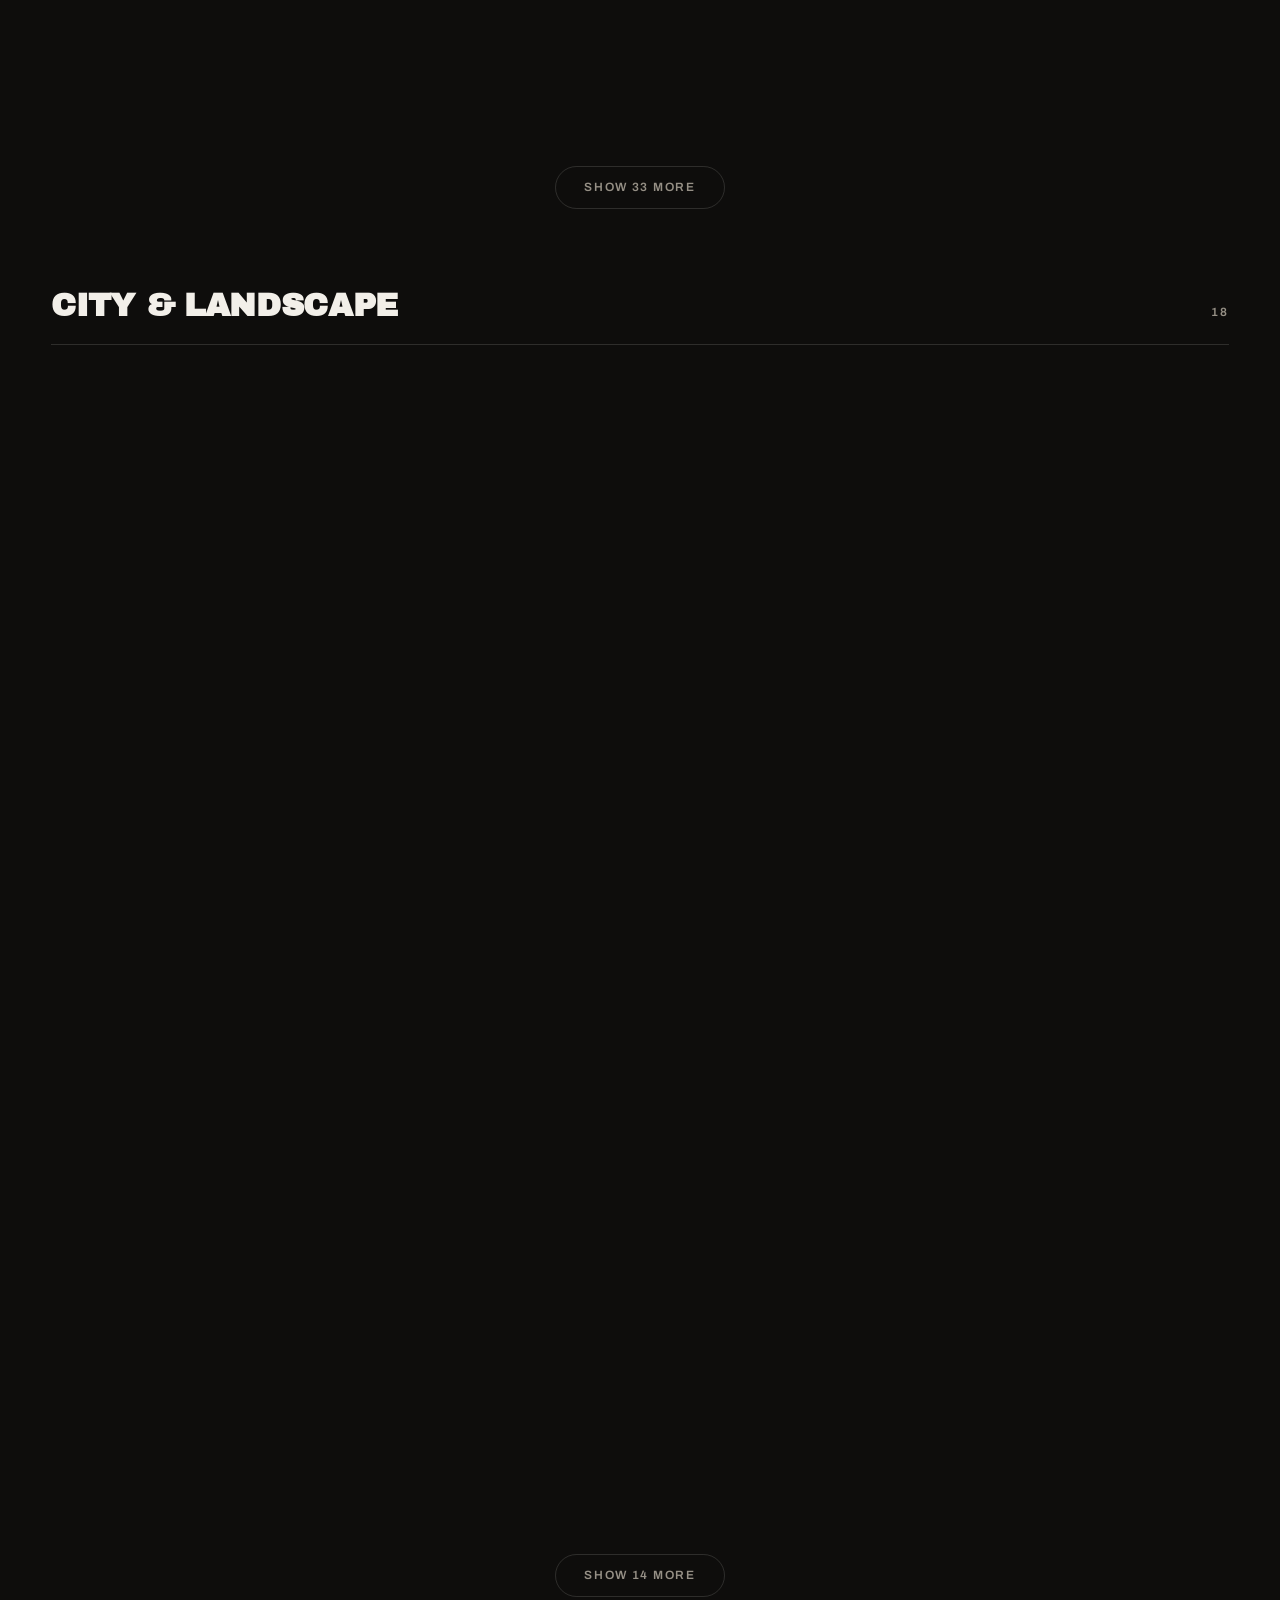
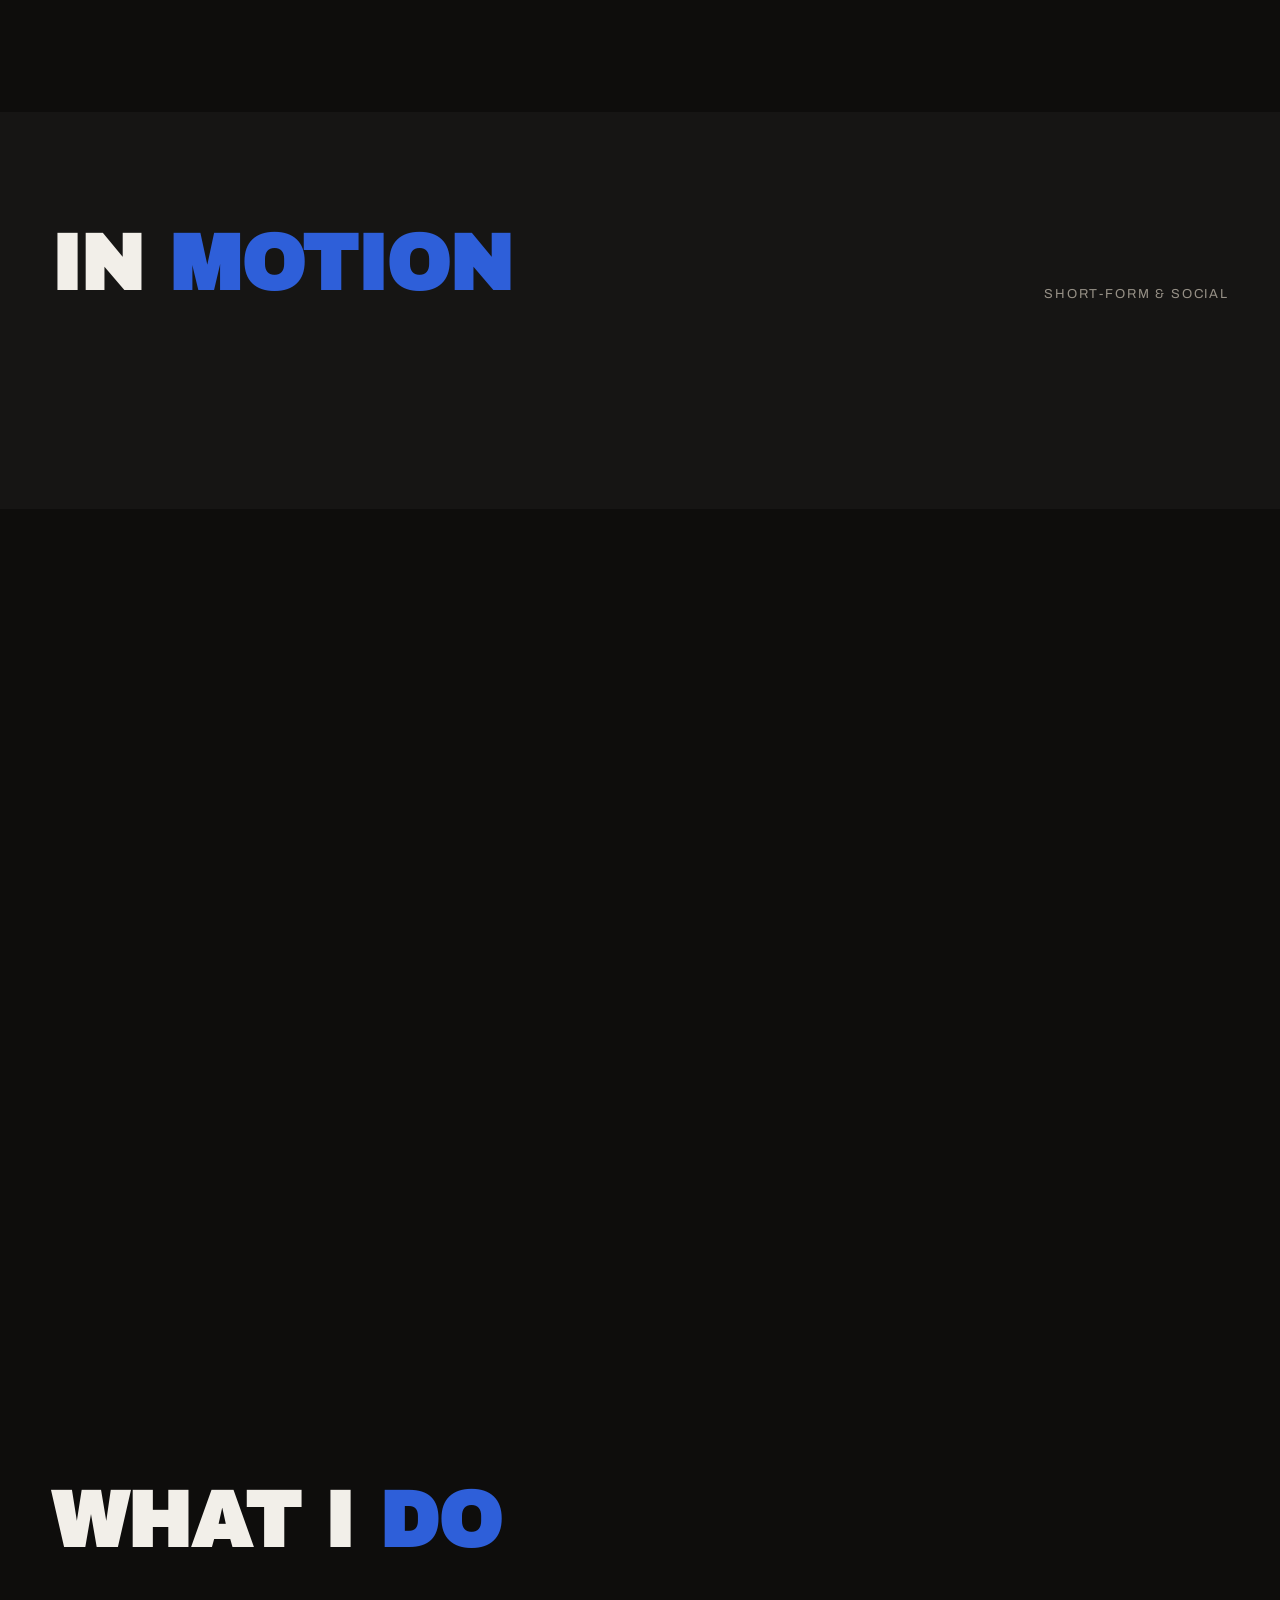
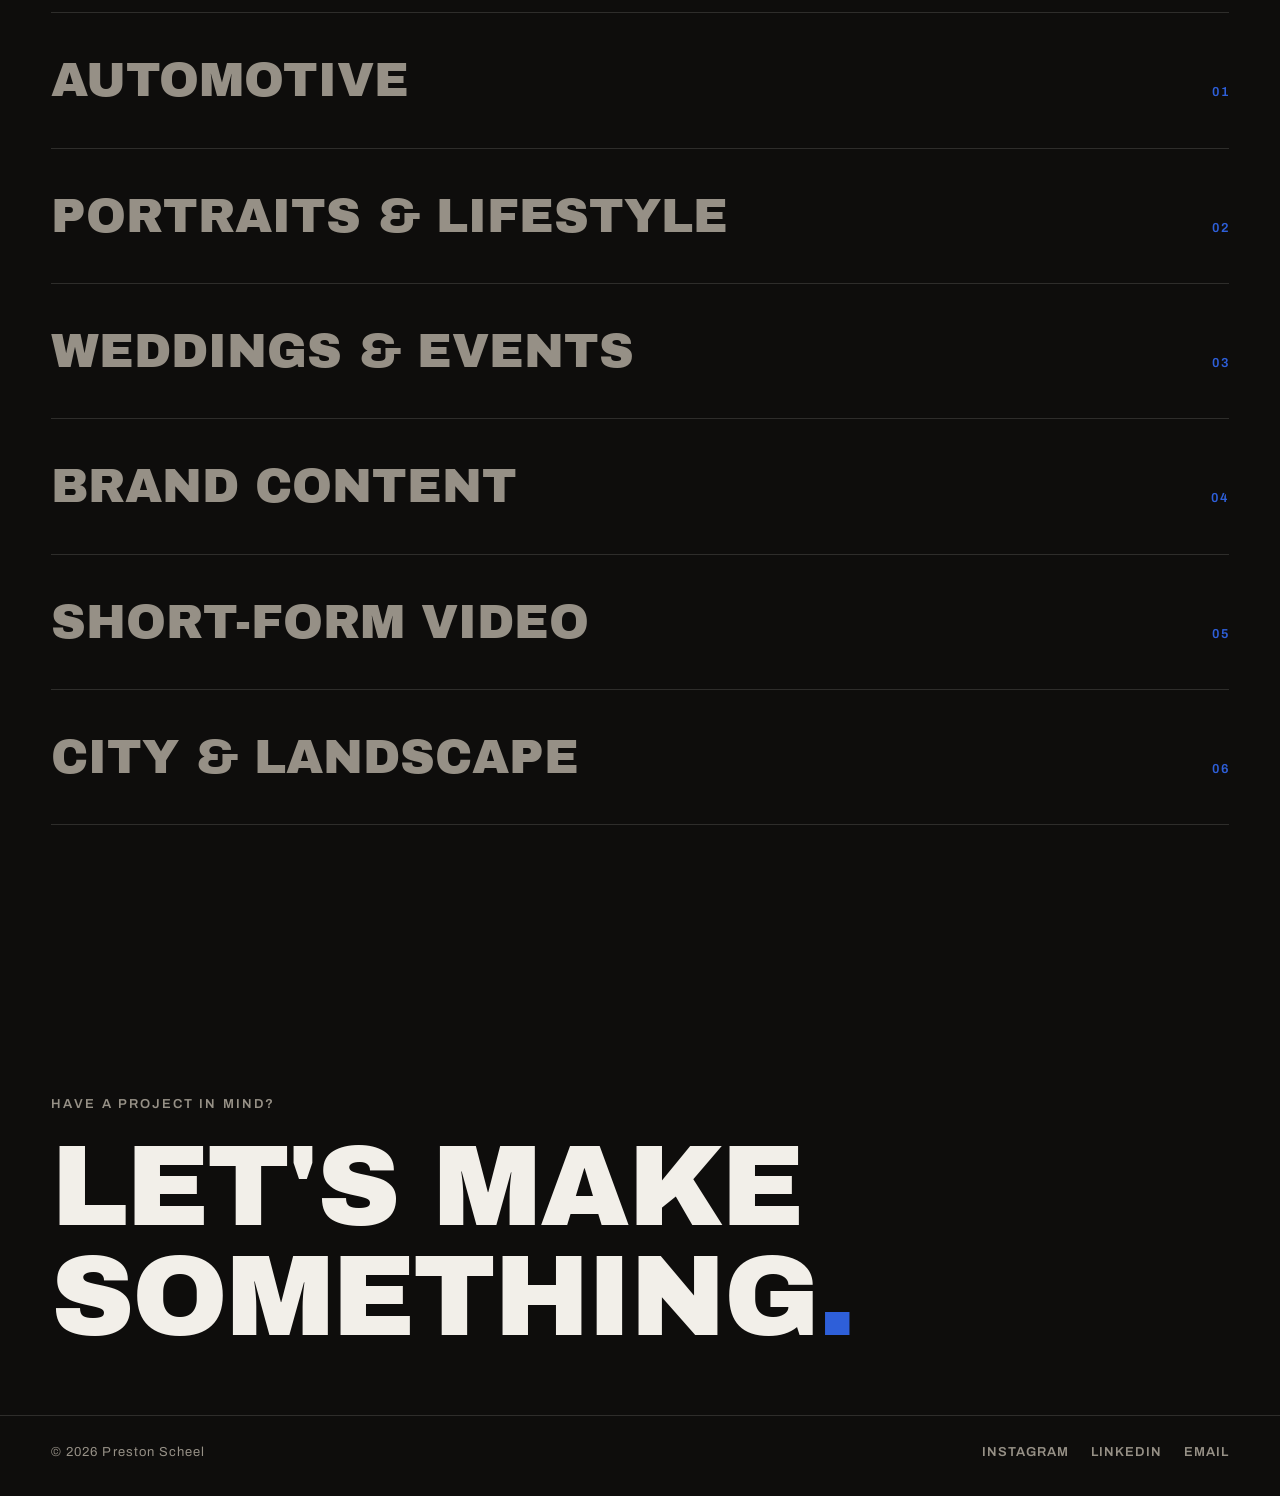
==== commit 02d3b0bb: "Sync media 2026-07-08 13:26" ====
--- a/index.html
+++ b/index.html
@@ -9,7 +9,7 @@
   <link rel="preconnect" href="https://fonts.googleapis.com">
   <link rel="preconnect" href="https://fonts.gstatic.com" crossorigin>
   <link href="https://fonts.googleapis.com/css2?family=Archivo:wght@400;500;600;700&family=Archivo+Black&display=swap" rel="stylesheet">
-  <link rel="stylesheet" href="css/style.css?v=3">
+  <link rel="stylesheet" href="css/style.css?v=4">
   <link rel="preload" as="image" href="assets/img/lg/green-porsche-911-light-1.jpg">
 </head>
 <body>
@@ -81,7 +81,7 @@
         <a class="link-arrow reveal" href="about.html">More about me <span class="arr">→</span></a>
       </div>
       <div class="portrait reveal">
-        <img src="assets/img/md/mazda-headshots-0008-preston-scheel.jpg" alt="Preston Scheel headshot" width="960" height="960" loading="lazy" decoding="async">
+        <img src="assets/img/md/preston-scheel-headshot.jpg" alt="Preston Scheel headshot" width="640" height="960" loading="lazy" decoding="async">
       </div>
     </div>
   </section>
@@ -126,8 +126,8 @@
 
   <script src="https://cdn.jsdelivr.net/npm/gsap@3.13.0/dist/gsap.min.js" defer></script>
   <script src="https://cdn.jsdelivr.net/npm/gsap@3.13.0/dist/ScrollTrigger.min.js" defer></script>
-  <script src="js/data.js?v=3" defer></script>
-  <script src="js/main.js?v=3" defer></script>
+  <script src="js/data.js?v=4" defer></script>
+  <script src="js/main.js?v=4" defer></script>
   <script src="js/warp.js?v=2" defer></script>
 </body>
 </html>
--- a/css/style.css
+++ b/css/style.css
@@ -320,6 +320,28 @@
   .grid figcaption { opacity: 1; transform: none; }
 }
 
+/* --------------------------------------------- collapsible sections
+   Each section shows PREVIEW (4) thumbnails until "Show more" is clicked.
+   The nth-child threshold below must stay PREVIEW + 1. */
+.grid-group.collapsed .grid > figure:nth-child(n + 5) { display: none; }
+.film-row.collapsed > .film:nth-child(n + 5) { display: none; }
+.show-more-wrap { display: flex; justify-content: center; margin-top: 28px; }
+.films .show-more-wrap { margin-top: 34px; }
+.show-more {
+  border: 1px solid var(--line);
+  border-radius: 999px;
+  padding: 11px 28px;
+  font-size: 12px;
+  font-weight: 600;
+  letter-spacing: 0.14em;
+  text-transform: uppercase;
+  color: var(--muted);
+  background: transparent;
+  cursor: pointer;
+  transition: color 0.25s, border-color 0.25s, background 0.25s;
+}
+.show-more:hover { color: #fff; border-color: var(--accent); background: var(--accent); }
+
 /* ------------------------------------------------------------------- films */
 .films { background: var(--bg-2); }
 .film-row {
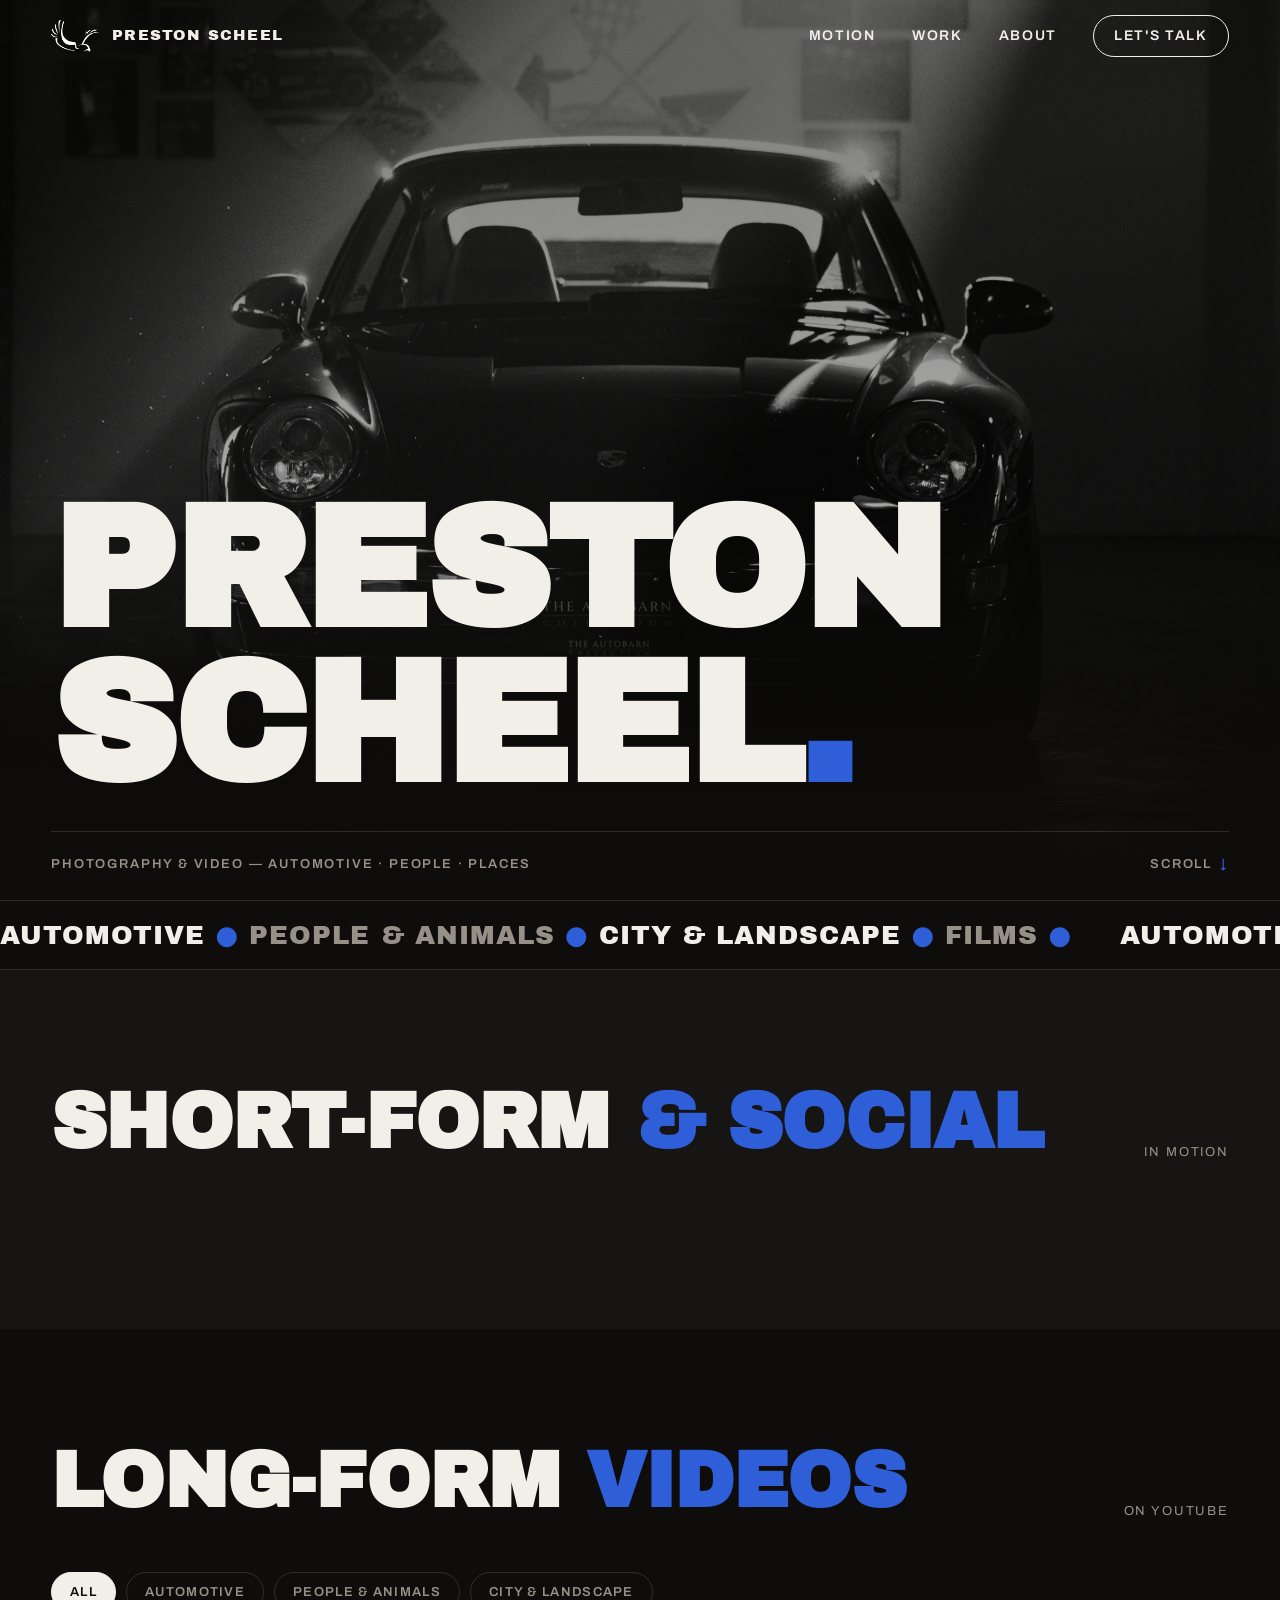
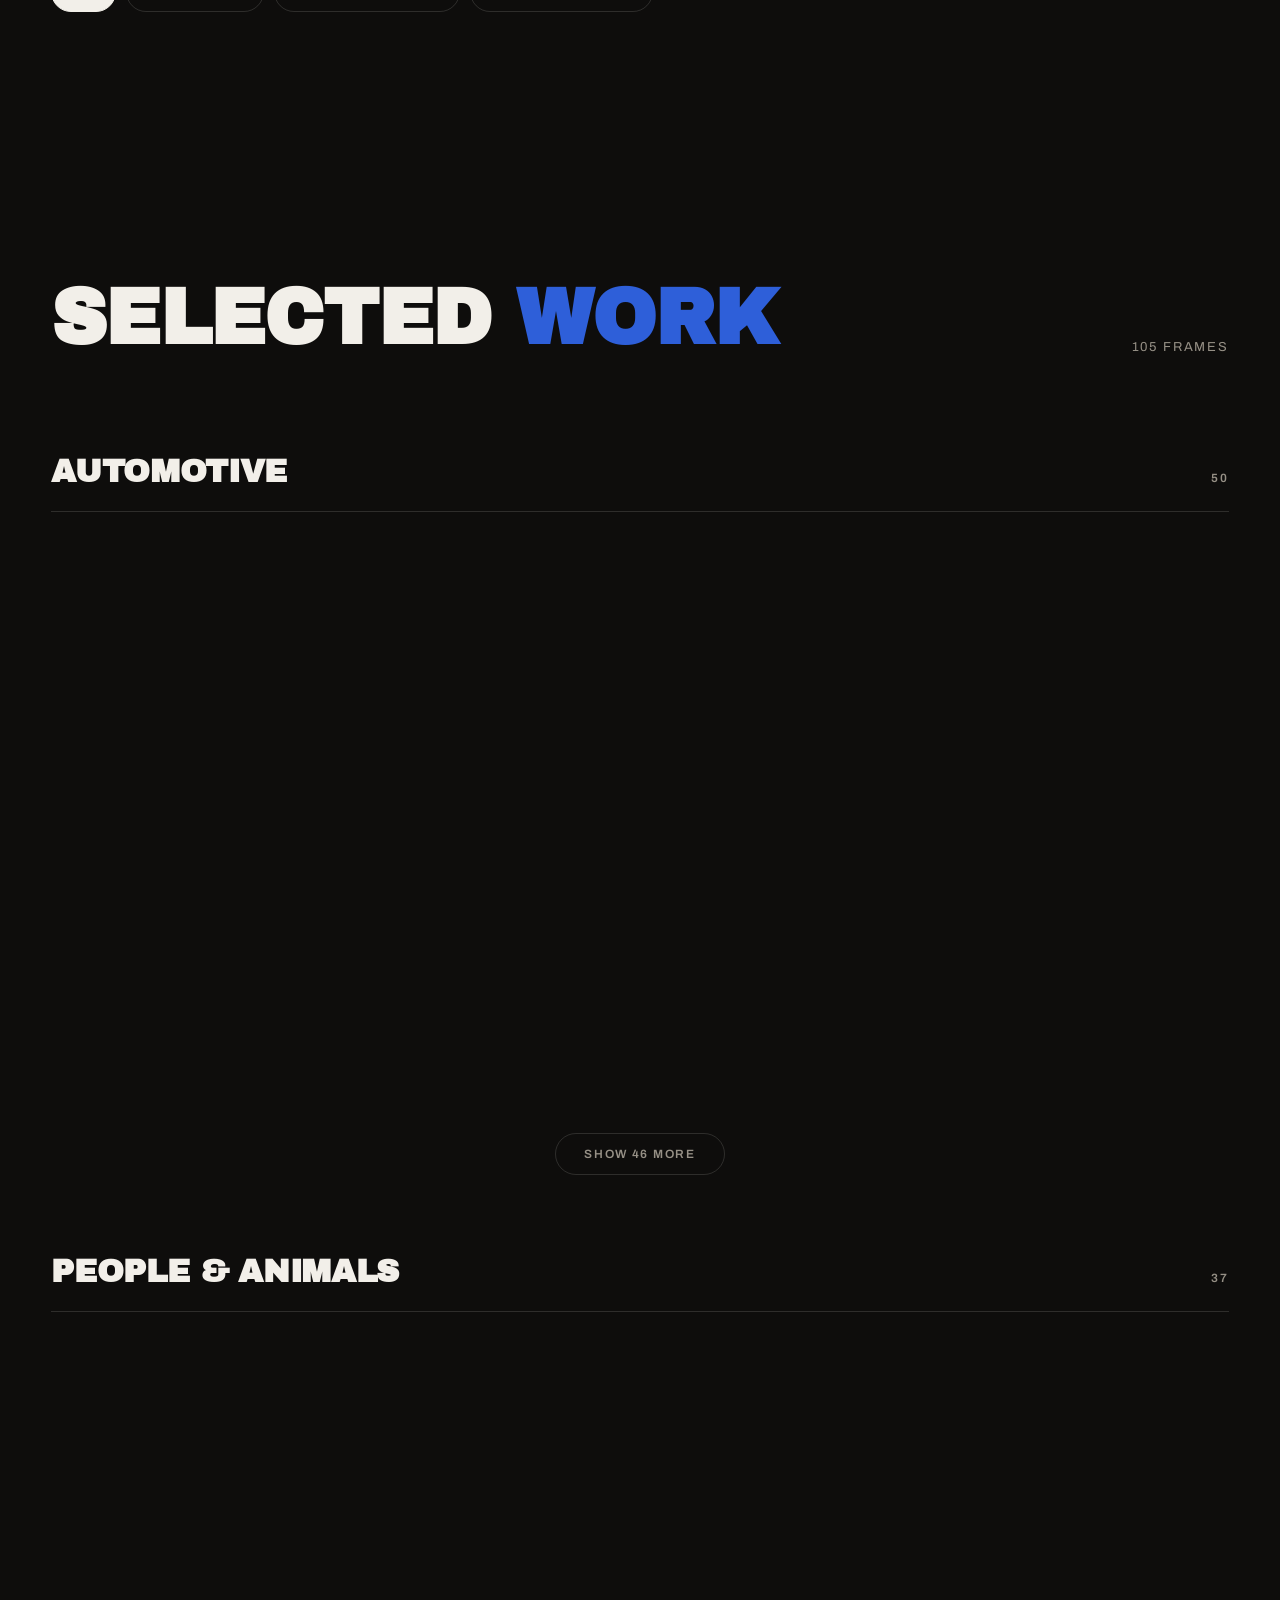
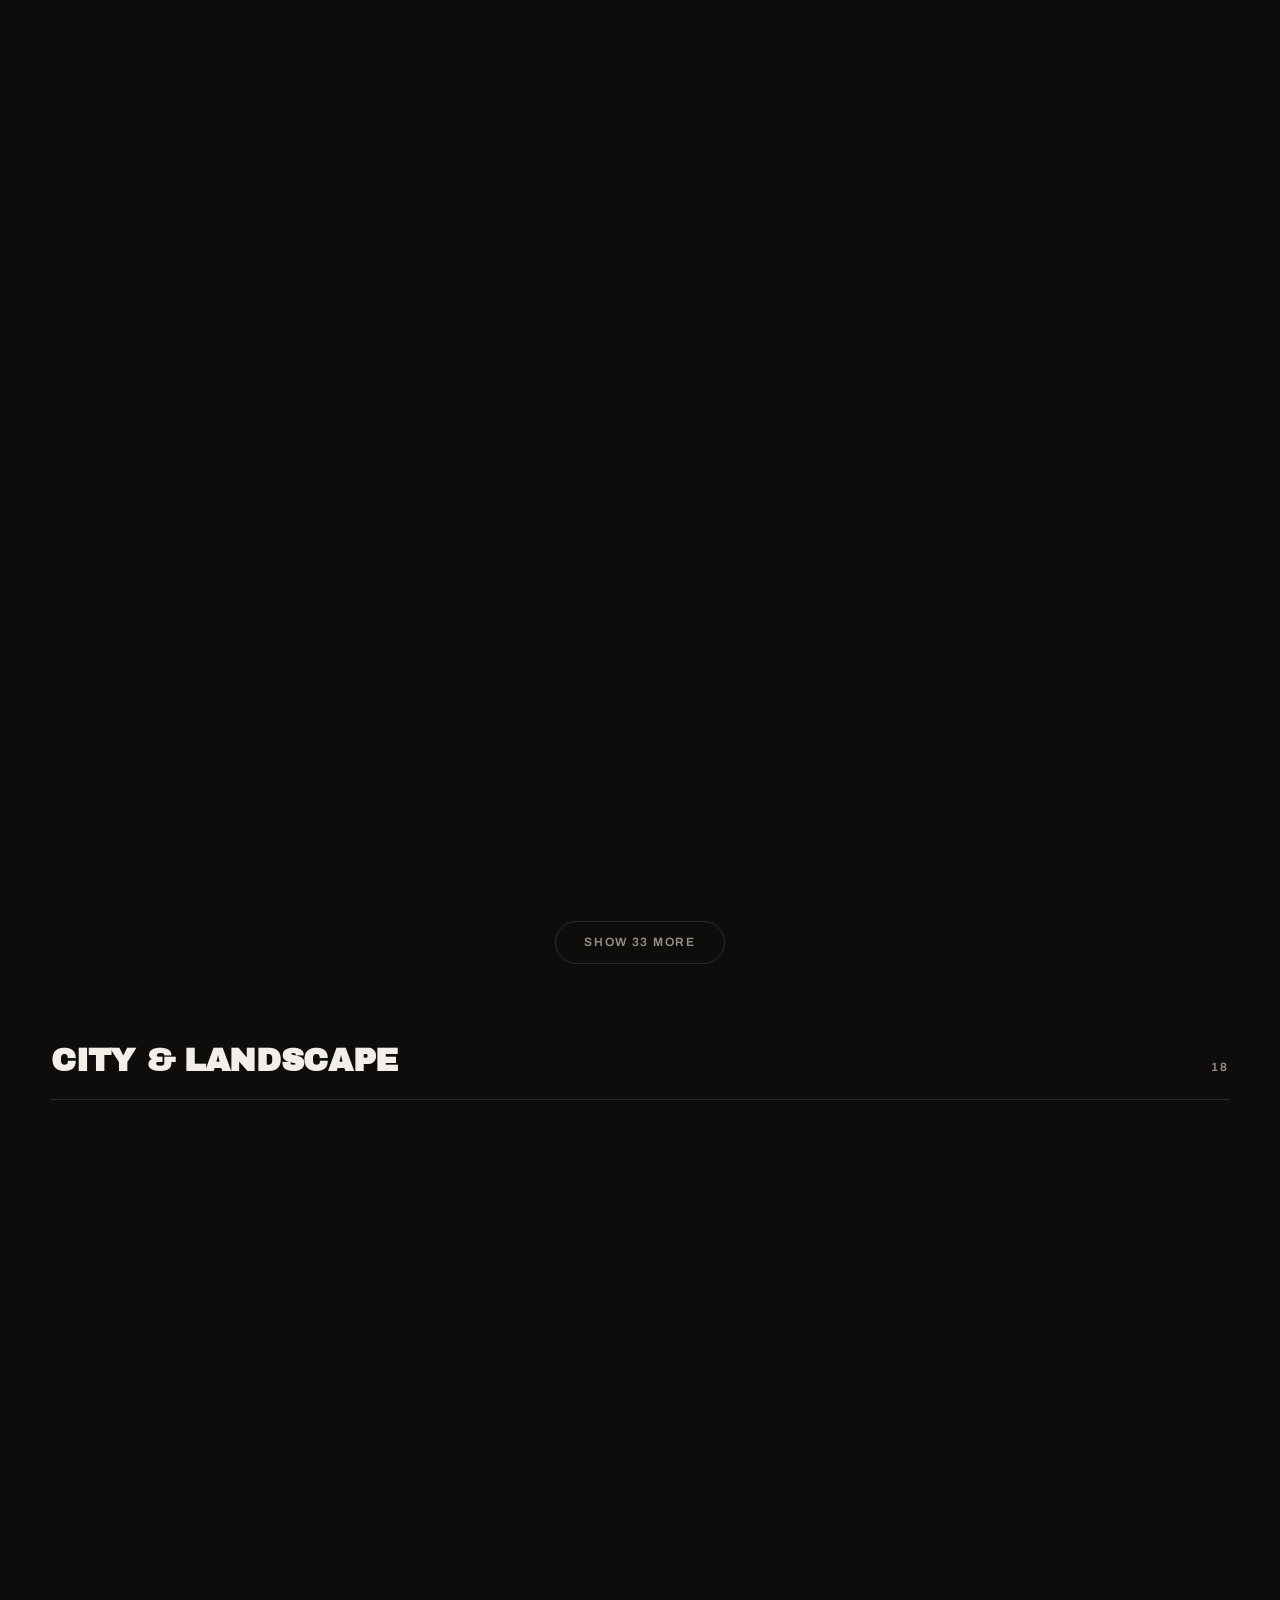
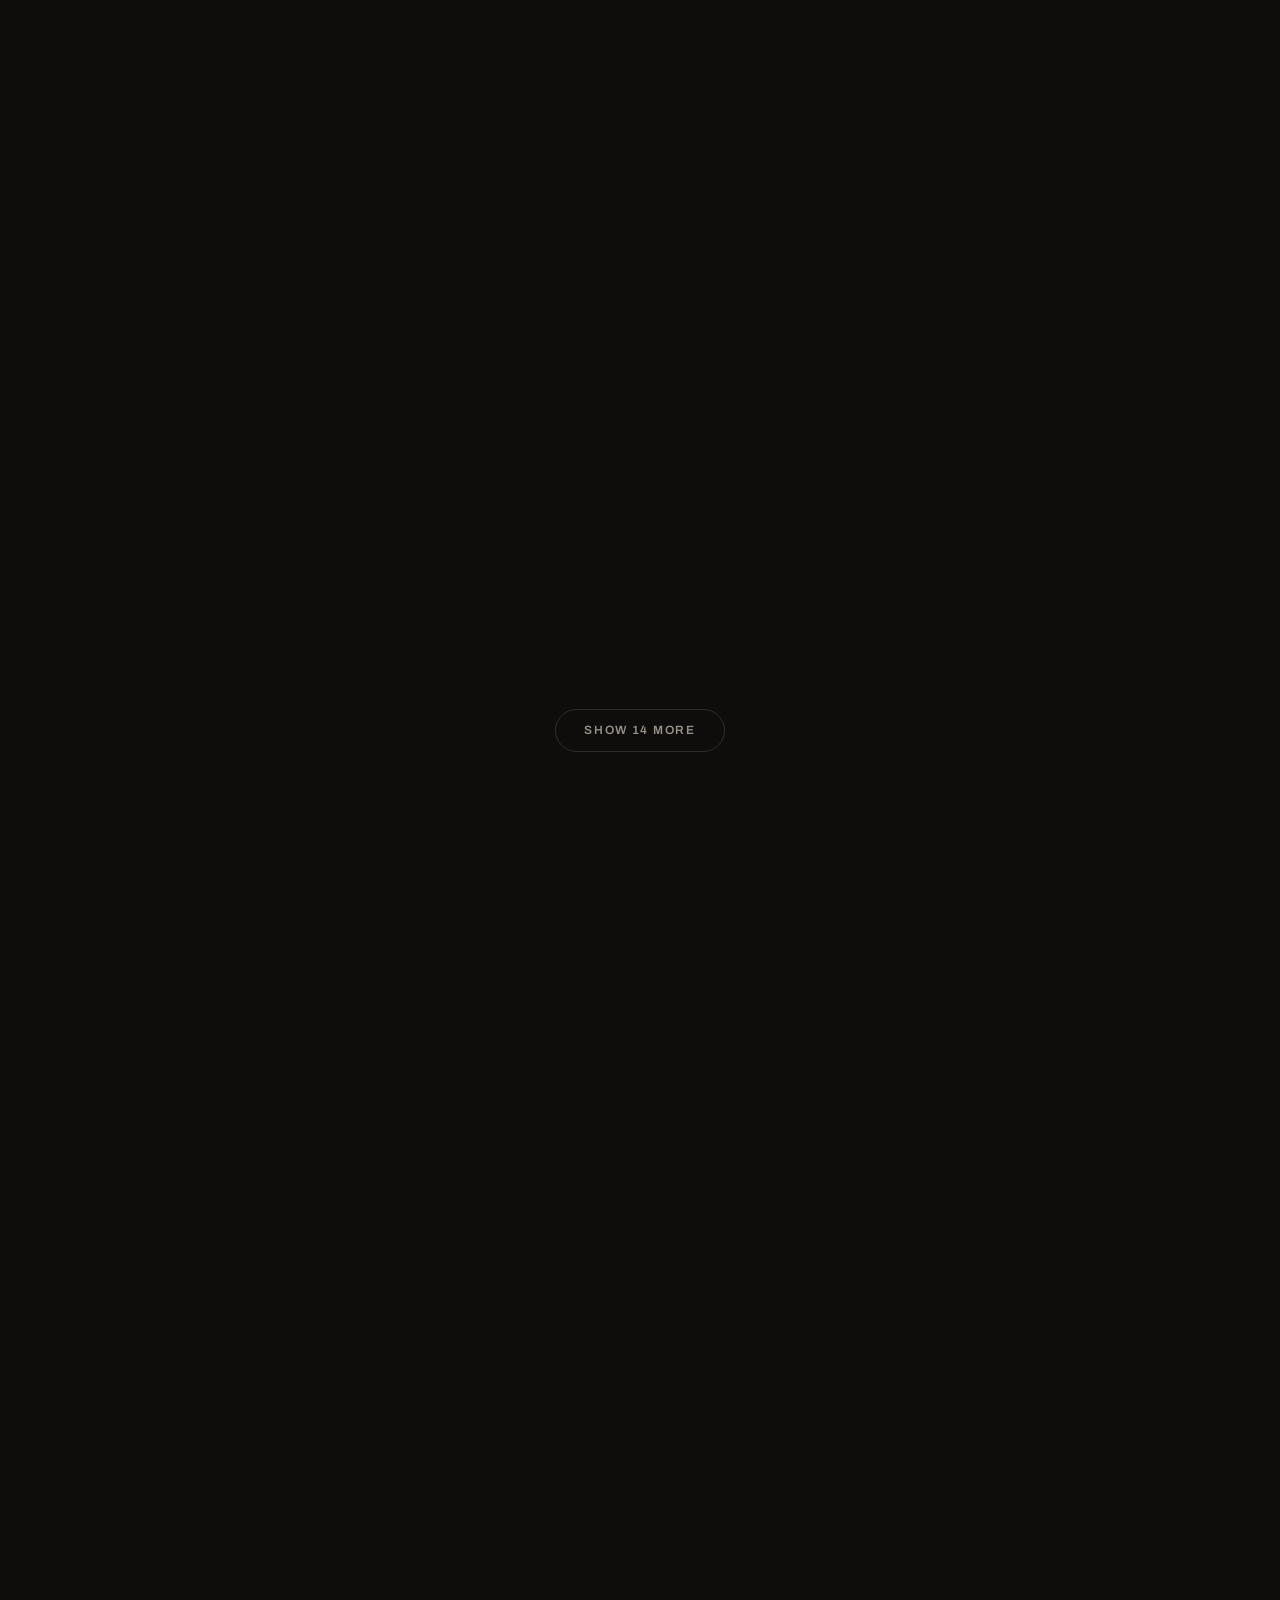
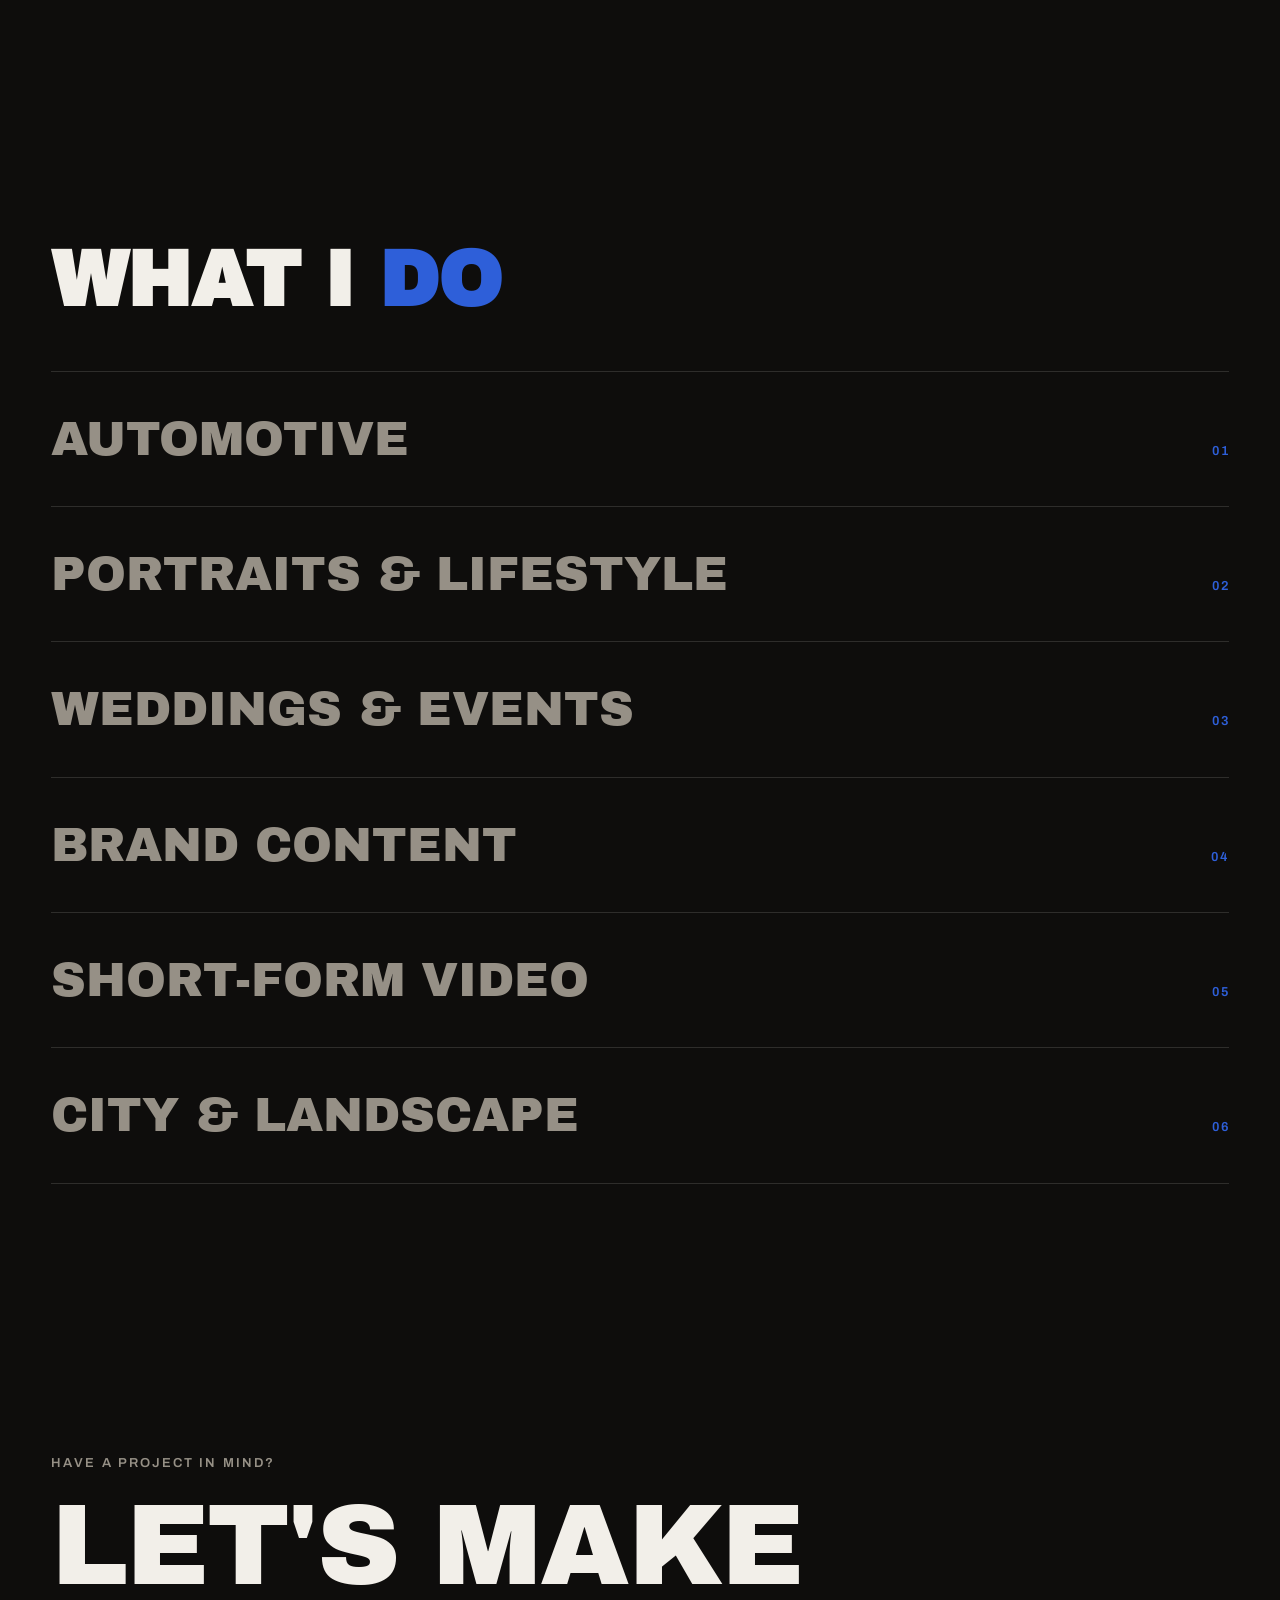
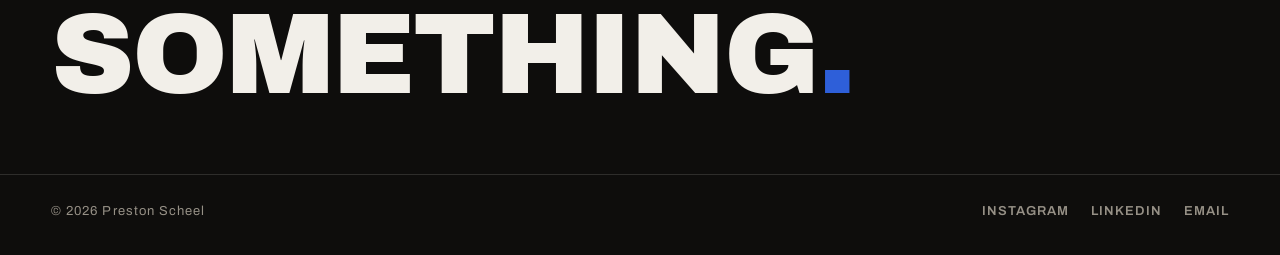
==== commit d60e2925: "Lead with motion; split into Short-Form & Social and Long-Form Videos Move the video content above S" ====
--- a/index.html
+++ b/index.html
@@ -21,8 +21,8 @@
     </a>
     <button class="nav-toggle" aria-label="Menu"><span></span><span></span><span></span></button>
     <nav class="nav">
+      <a href="index.html#films">Motion</a>
       <a href="index.html#work">Work</a>
-      <a href="index.html#films">Films</a>
       <a href="about.html">About</a>
       <a href="contact.html" class="cta">Let's Talk</a>
     </nav>
@@ -53,6 +53,25 @@
     </div>
   </div>
 
+  <!-- ================================================= in motion / films -->
+  <section class="section films" id="films">
+    <div class="section-head">
+      <h2>Short-Form <em>&amp; Social</em></h2>
+      <span class="count">In motion</span>
+    </div>
+    <div class="film-row" id="filmRow"></div>
+  </section>
+
+  <!-- ======================================================= long-form -->
+  <section class="section" id="longform">
+    <div class="section-head">
+      <h2>Long-Form <em>Videos</em></h2>
+      <span class="count">On YouTube</span>
+    </div>
+    <div class="filters film-filters" role="group" aria-label="Filter long-form videos by category"></div>
+    <div class="film-row" id="longRow"></div>
+  </section>
+
   <!-- ================================================================ work -->
   <section class="section" id="work">
     <div class="section-head">
@@ -61,16 +80,6 @@
     </div>
     <div class="filters" role="group" aria-label="Filter work by category"></div>
     <div id="workGrid"></div>
-  </section>
-
-  <!-- =============================================================== films -->
-  <section class="section films" id="films">
-    <div class="section-head">
-      <h2>In <em>Motion</em></h2>
-      <span class="count">Short-form &amp; social</span>
-    </div>
-    <div class="filters film-filters" role="group" aria-label="Filter films by category"></div>
-    <div class="film-row" id="filmRow"></div>
   </section>
 
   <!-- ======================================================== about teaser -->
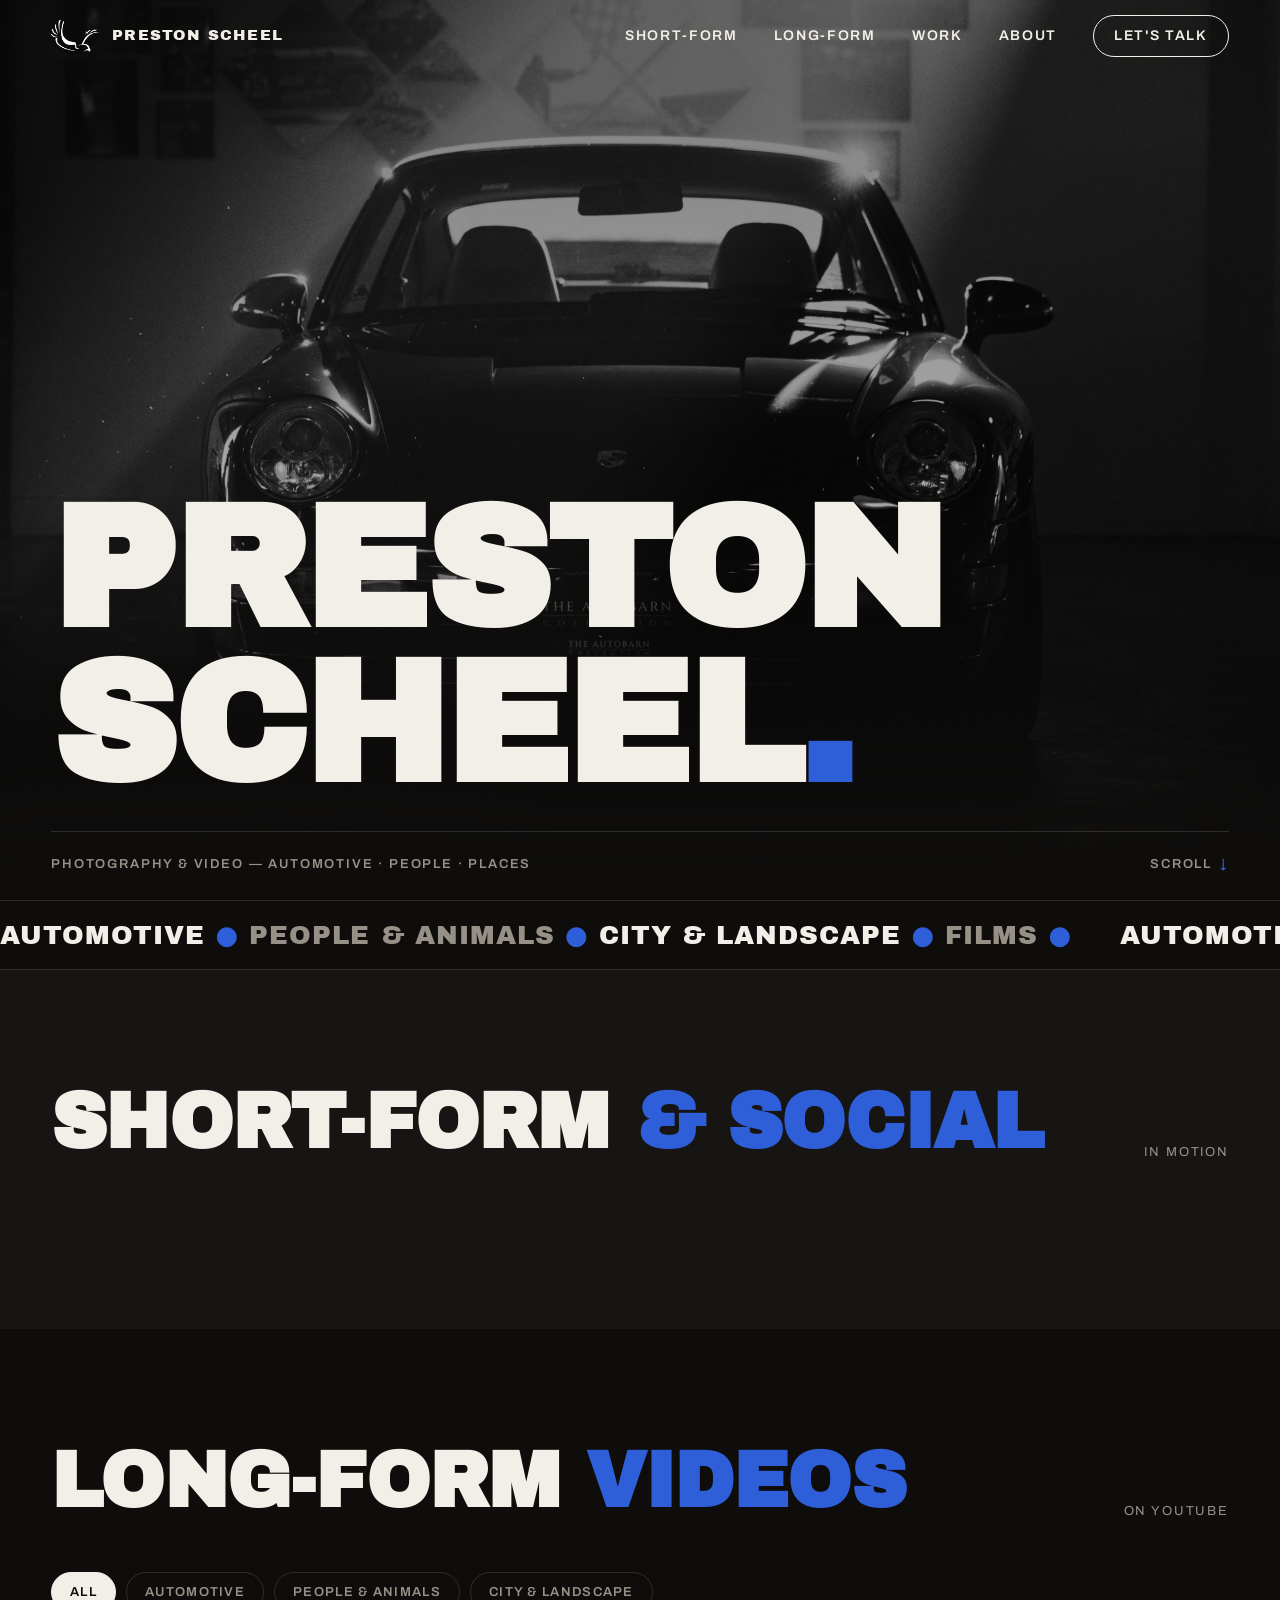
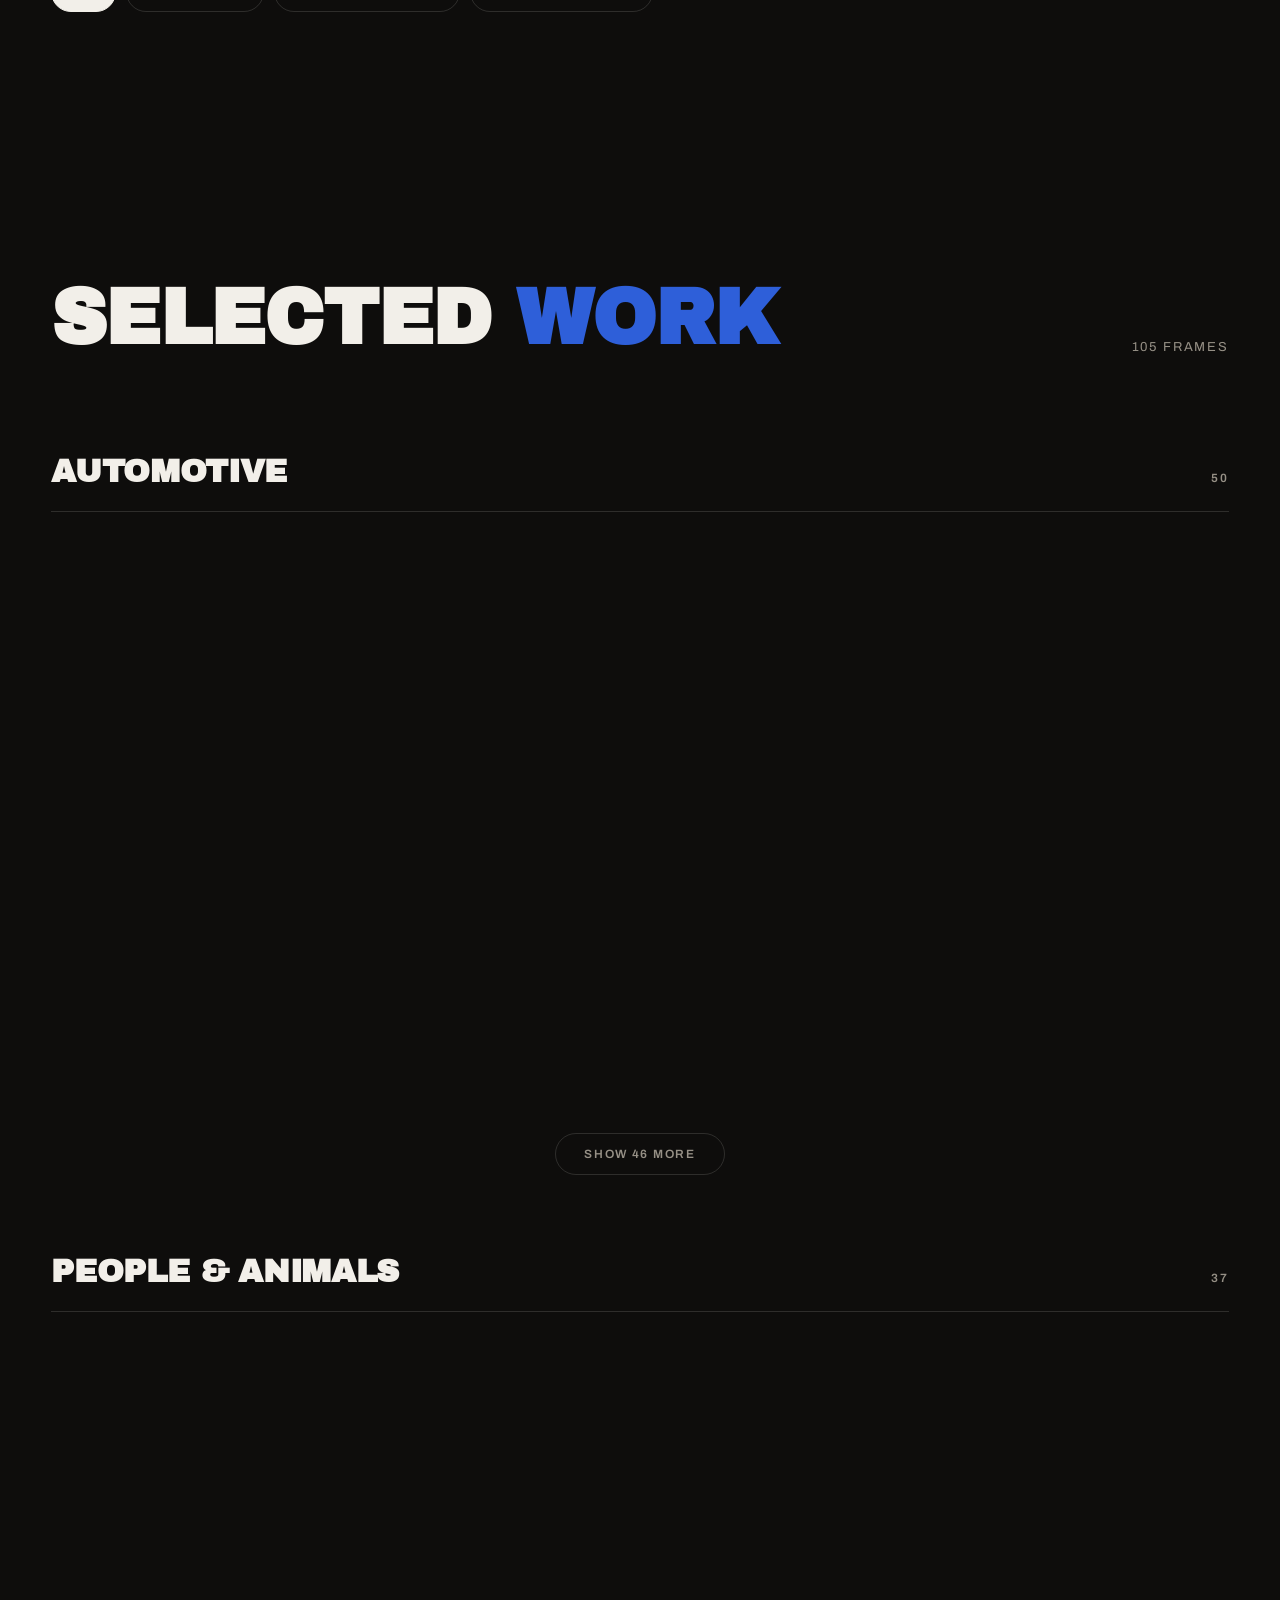
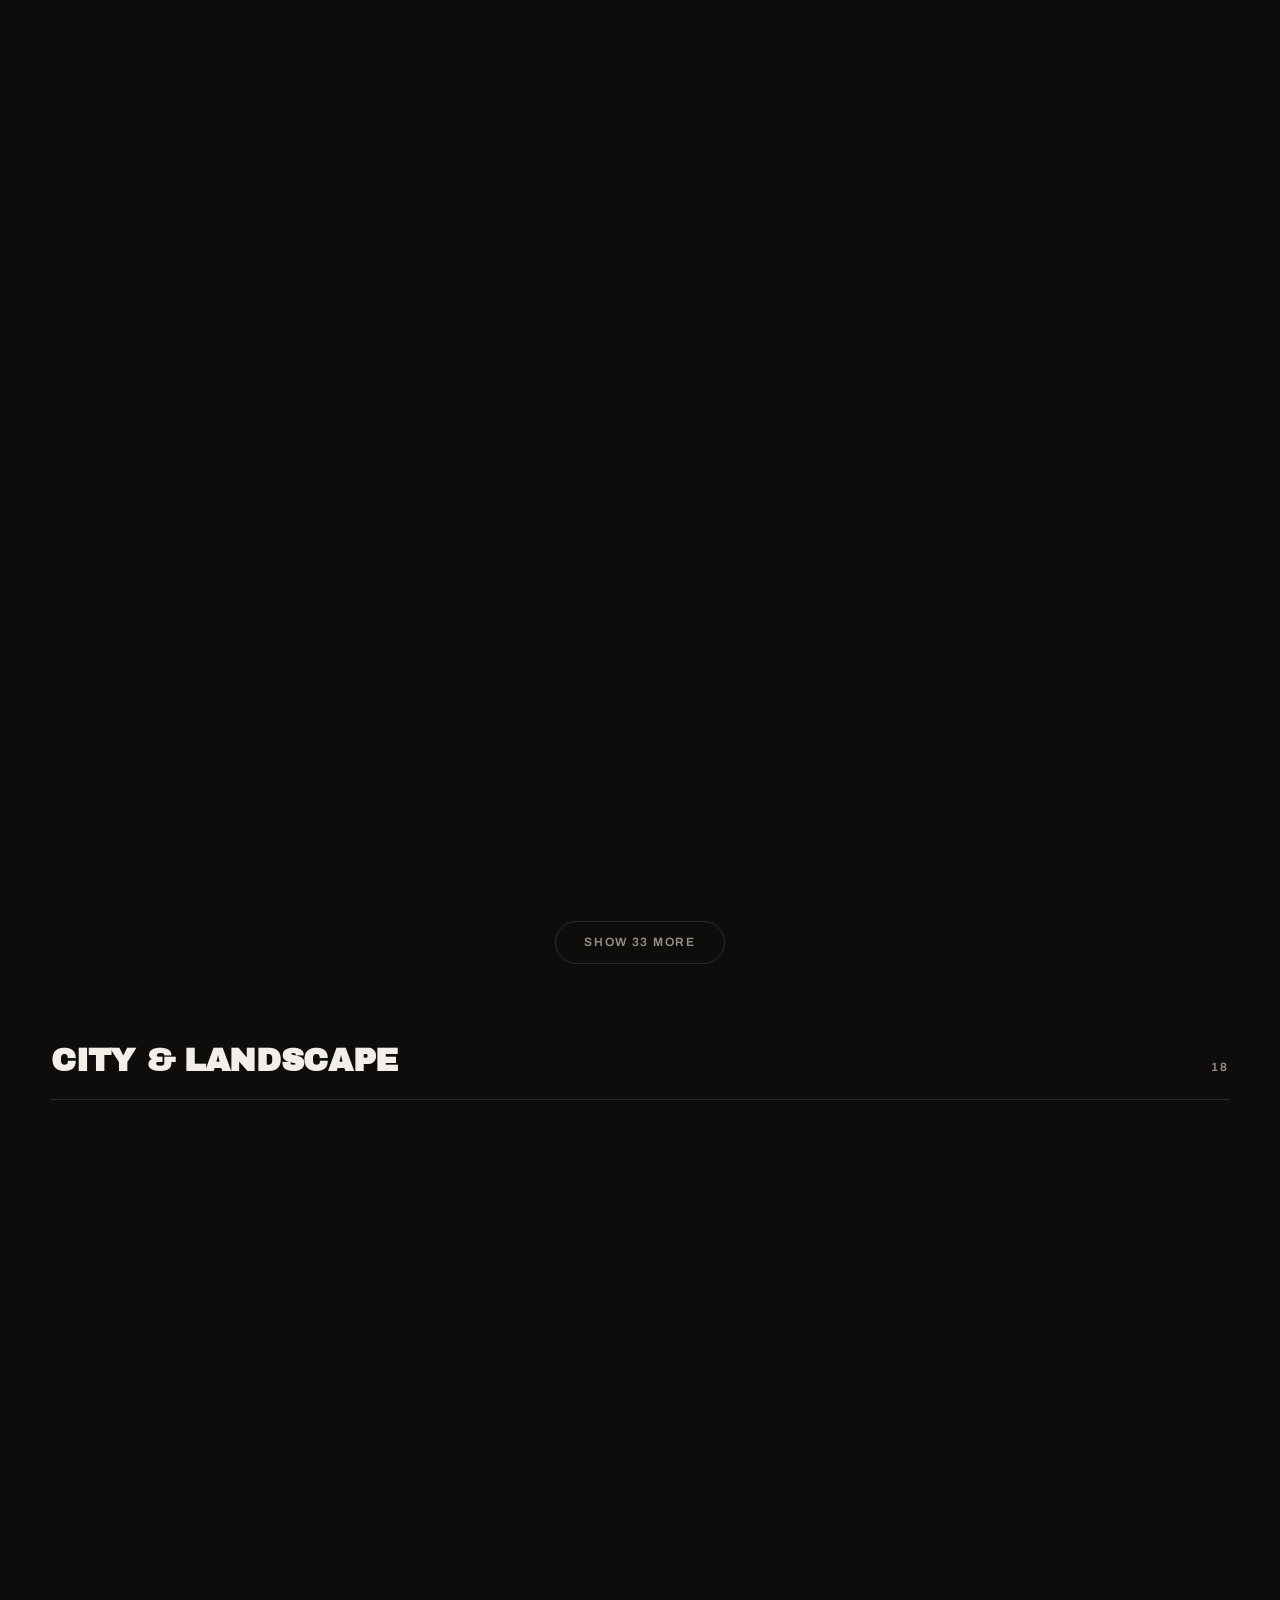
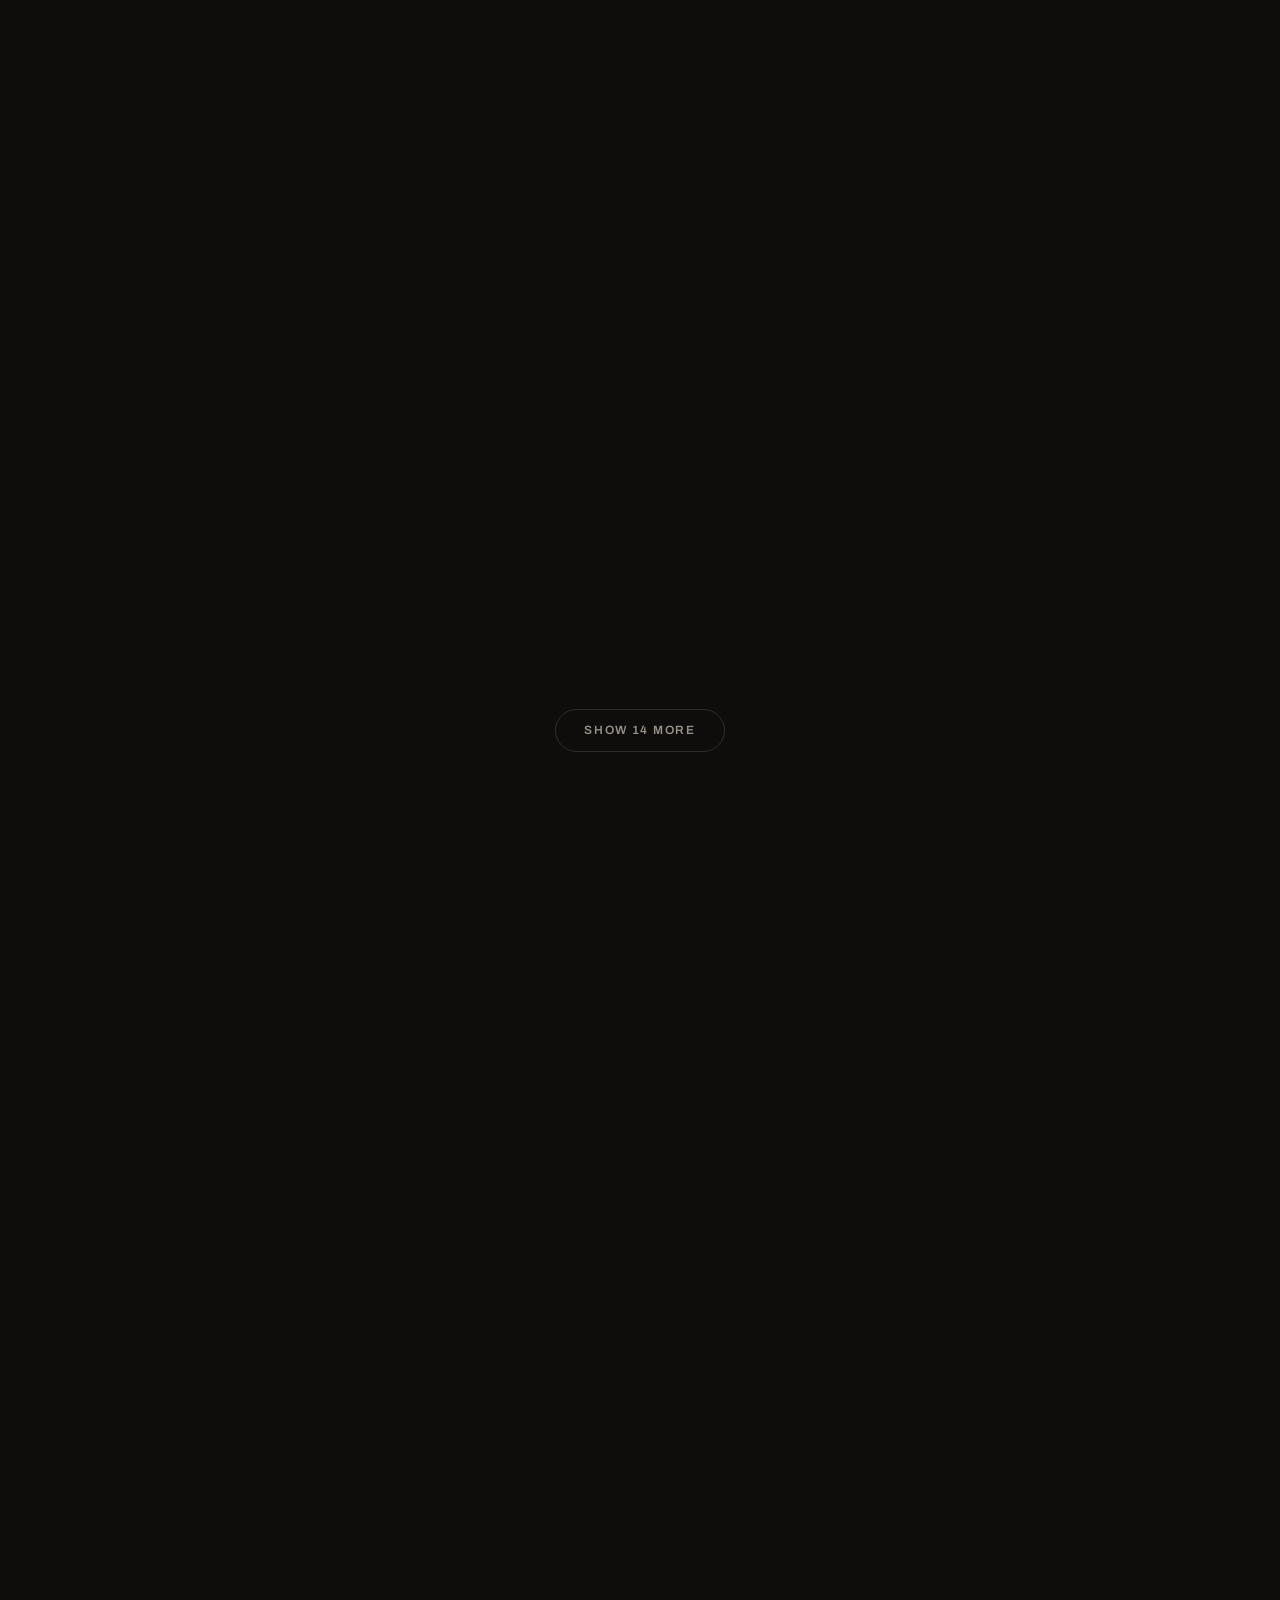
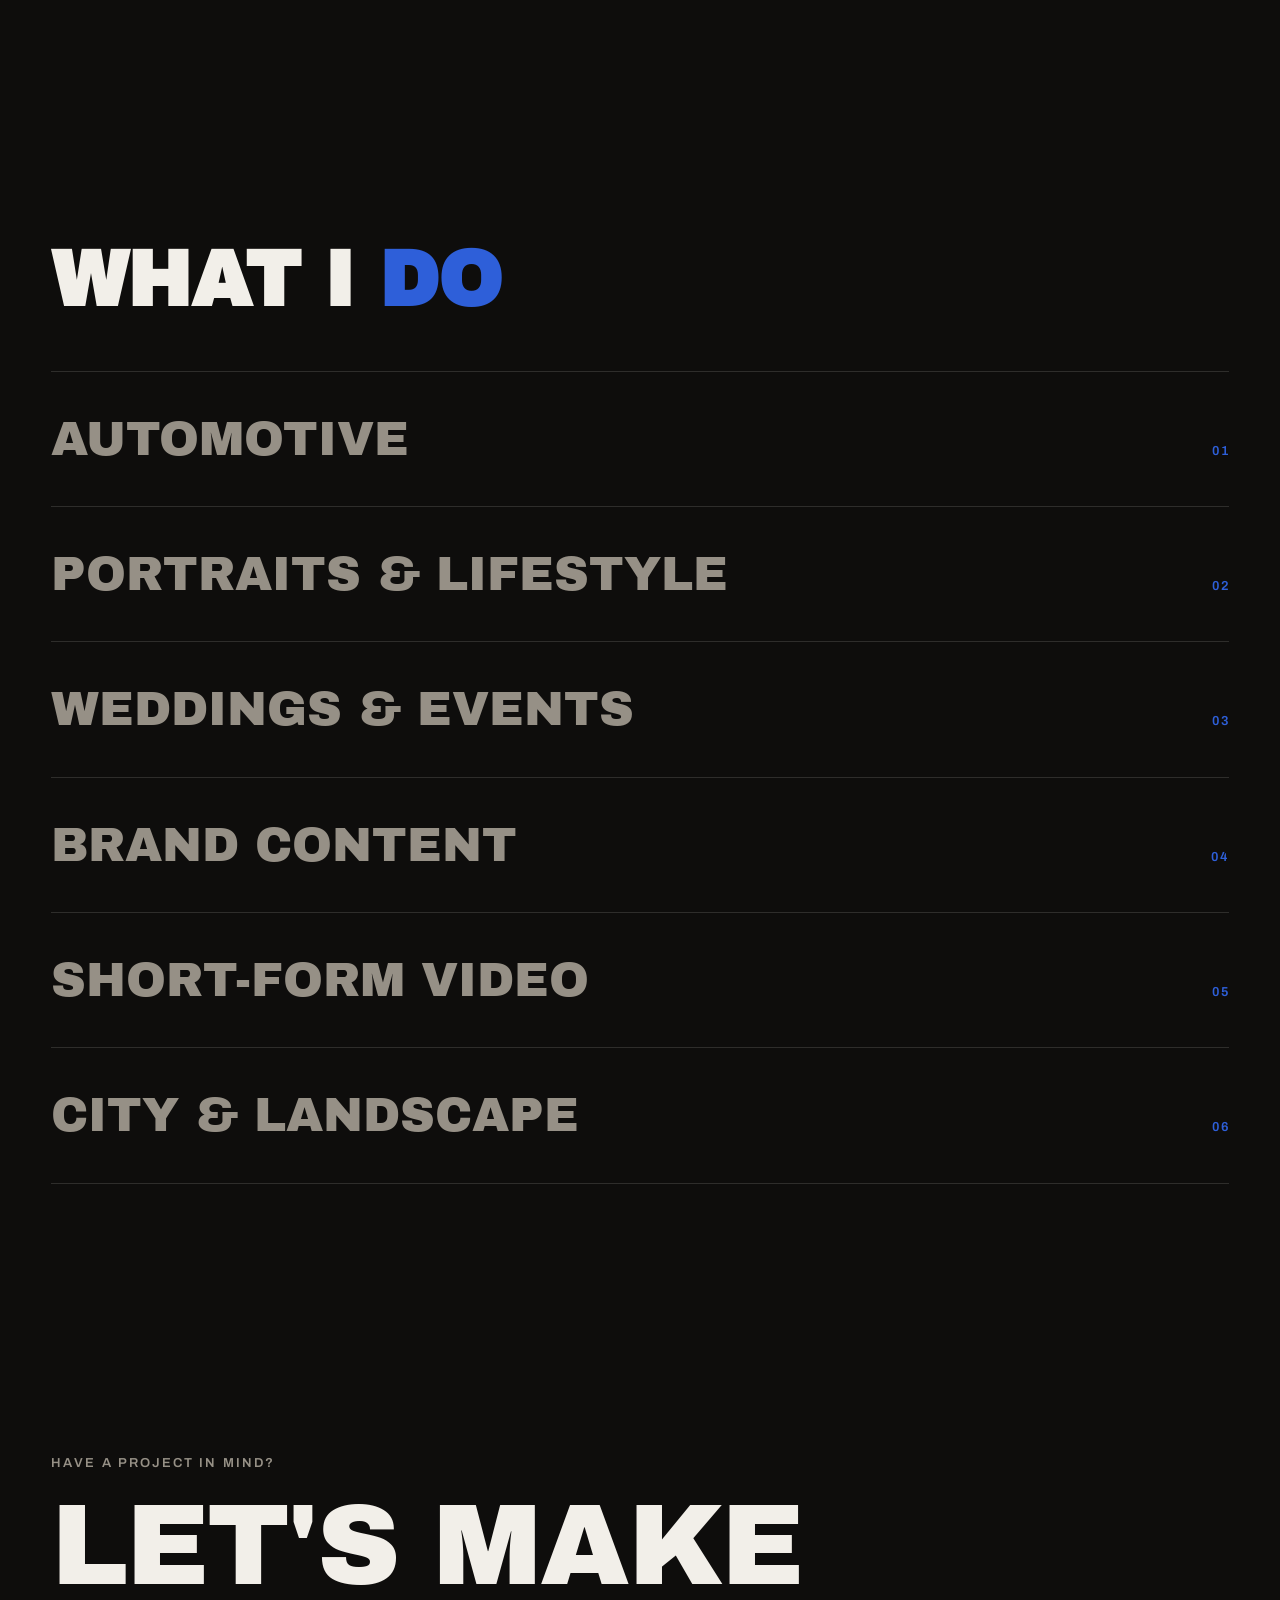
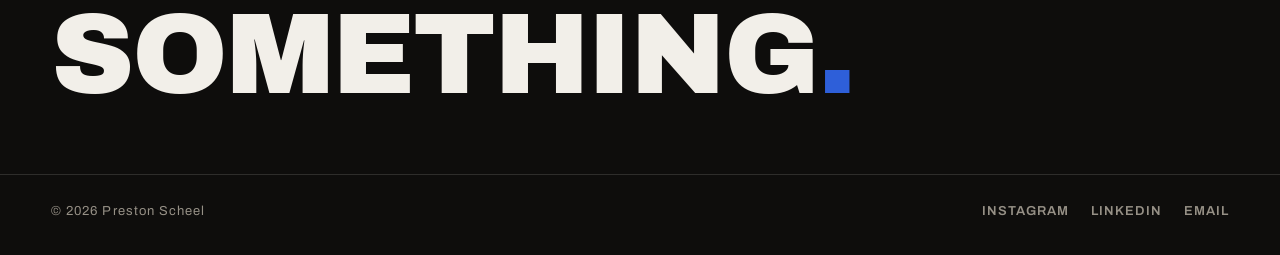
==== commit 469a5acf: "Update header nav: Short-Form and Long-Form links on all pages Replace the single Motion/Films nav l" ====
--- a/index.html
+++ b/index.html
@@ -21,7 +21,8 @@
     </a>
     <button class="nav-toggle" aria-label="Menu"><span></span><span></span><span></span></button>
     <nav class="nav">
-      <a href="index.html#films">Motion</a>
+      <a href="index.html#films">Short-Form</a>
+      <a href="index.html#longform">Long-Form</a>
       <a href="index.html#work">Work</a>
       <a href="about.html">About</a>
       <a href="contact.html" class="cta">Let's Talk</a>
